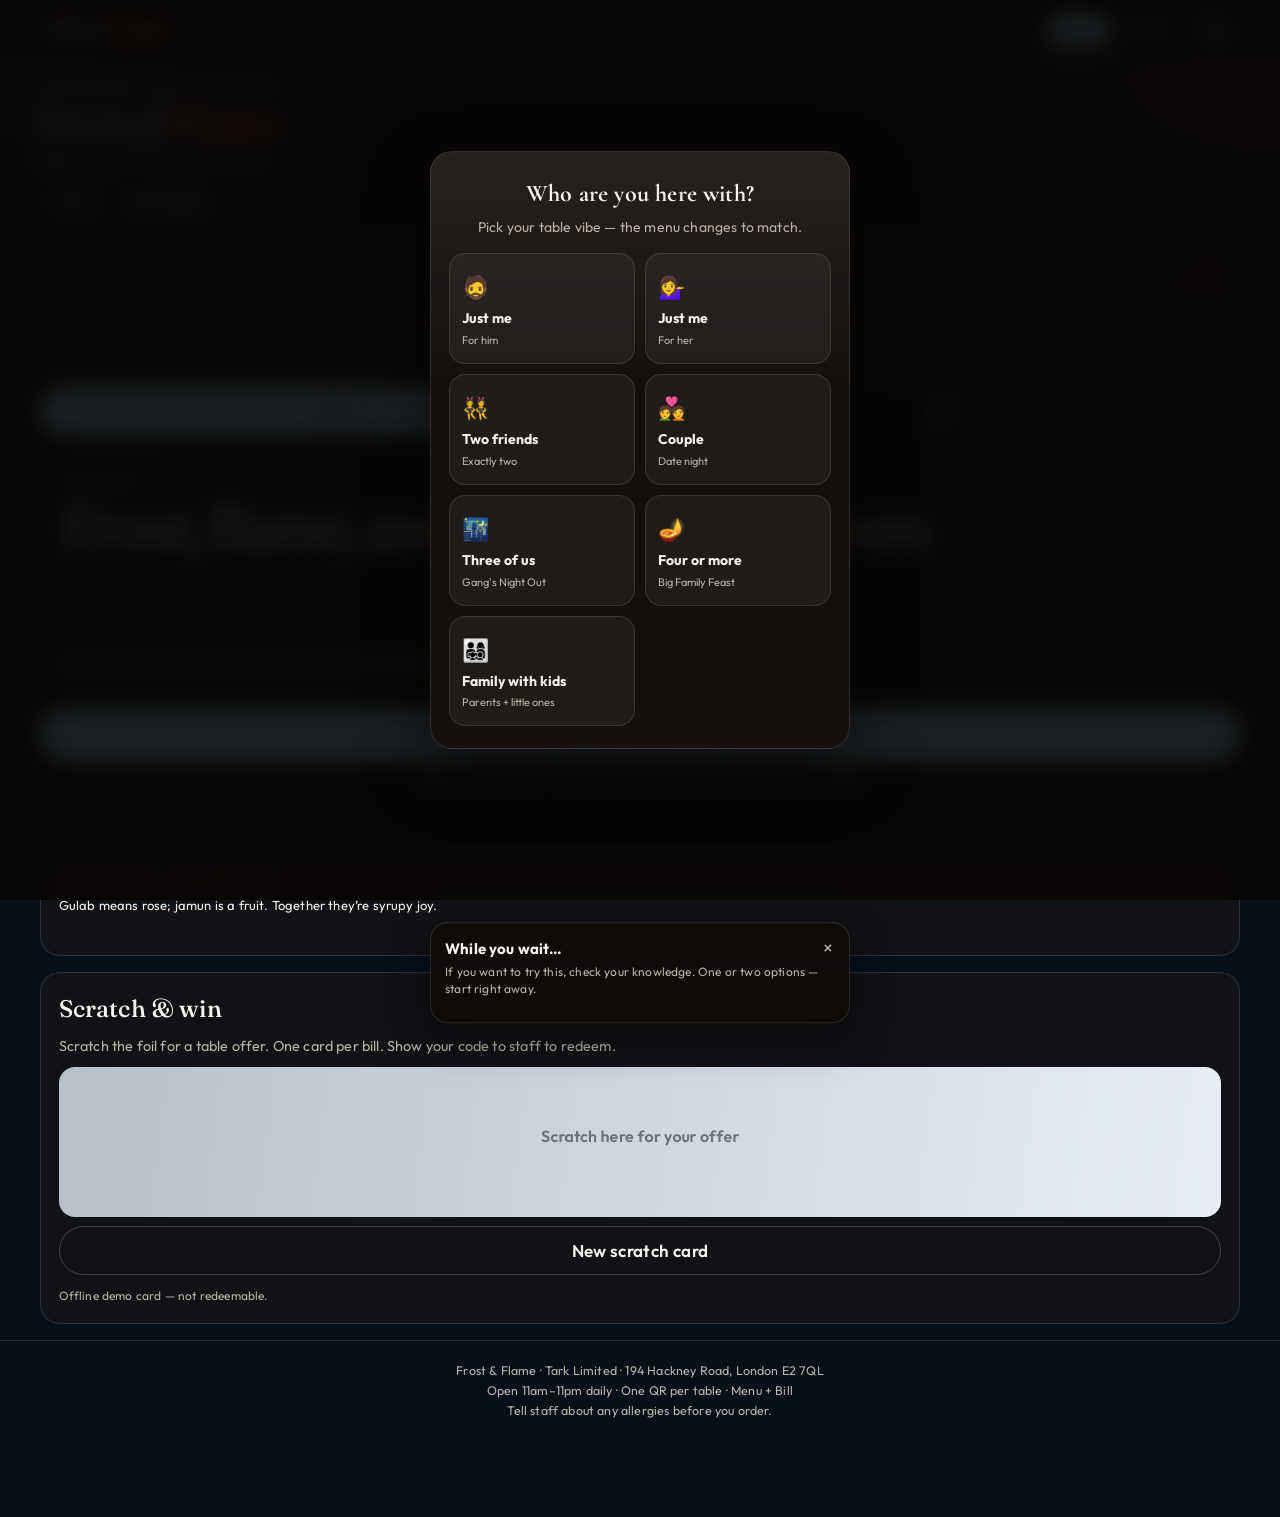
==== index.html @ e45dcb6e "Replace demo order/pay with pay-at-the-end note" ====
<!doctype html>
<html lang="en" data-mode="frost">
<head>
<meta charset="utf-8" />
<meta name="viewport" content="width=device-width, initial-scale=1, viewport-fit=cover" />
<title>Frost &amp; Flame · Table menu</title>
<meta name="description" content="Frost &amp; Flame table menu and bill. Stone ice cream, Andhra pulao and Indian street food. No customer data stored." />
<meta name="theme-color" content="#07080a" />
<link rel="icon" href="img/logo.png" />
<link rel="preconnect" href="https://fonts.googleapis.com" />
<link rel="preconnect" href="https://fonts.gstatic.com" crossorigin />
<link href="https://fonts.googleapis.com/css2?family=Fraunces:ital,opsz,wght@0,9..144,400;0,9..144,500;0,9..144,600;1,9..144,400;1,9..144,500&family=Outfit:wght@300;400;500;600;700&family=Bangers&family=Cinzel:wght@600;700&family=Cormorant+Garamond:wght@500;600;700&family=Fredoka:wght@500;600;700&family=Orbitron:wght@600;700&family=Pacifico&family=Special+Elite&display=swap" rel="stylesheet" />
<link rel="stylesheet" href="css/site.css" />
<link rel="stylesheet" href="css/themes.css" />
<link rel="stylesheet" href="css/qr.css" />
<script>try{var m=localStorage.getItem('ff-mode');if(m==='flame'||m==='frost')document.documentElement.setAttribute('data-mode',m);}catch(e){}</script>
</head>
<body>
<div class="ff-particles" id="ffParticles" aria-hidden="true"></div>
<div class="ff-overlay" id="ffOverlay" role="dialog" aria-modal="true" aria-labelledby="ffGreetTitle">
  <div class="ff-overlay-card" id="ffGreetCard">
    <div class="ff-greet-emoji">🔥❄️</div>
    <h1 class="ff-greet-title" id="ffGreetTitle">Welcome to Frost &amp; Flame</h1>
    <p class="ff-greet-sub" id="ffGreetSub">A warm hello before the menu — tap continue.</p>
    <button class="btn btn-primary" id="ffGreetContinue" type="button">Continue</button>
  </div>
  <div class="ff-overlay-card hidden" id="ffWhoCard">
    <h1 class="ff-greet-title" style="font-size:24px">Who are you here with?</h1>
    <p class="ff-greet-sub">Pick your table vibe — the menu changes to match.</p>
    <div class="ff-who-grid" id="ffWhoGrid"></div>
  </div>
</div>
<div class="ff-games-dock" id="ffGamesDock" aria-live="polite">
  <button class="ff-games-close" id="ffGamesClose" type="button" aria-label="Close">×</button>
  <h3>While you wait…</h3>
  <p class="blurb">If you want to try this, check your knowledge. One or two options — start right away.</p>
  <div class="ff-games-opts" id="ffGamesOpts"></div>
</div>
<div class="ff-game-modal hidden" id="ffGameModal">
  <div class="ff-game-sheet">
    <button class="ff-games-close" id="ffGameModalClose" type="button" aria-label="Close game">×</button>
    <div id="ffGameHost"></div>
  </div>
</div>
<header class="header">
  <a class="logo" href="#top" aria-label="Frost &amp; Flame"><img src="img/logo-800.webp" alt="Frost &amp; Flame" /></a>
  <nav class="nav" aria-label="Table">
    <div class="mode-toggle" role="group" aria-label="Frost or Flame look">
      <button type="button" data-mode="frost" aria-pressed="true">Frost</button>
      <button type="button" data-mode="flame" aria-pressed="false">Flame</button>
    </div>
    <button class="btn btn-ghost cart-btn" type="button" id="headBill" aria-label="Bill">Bill <span class="cart-count" id="headCount">0</span></button>
  </nav>
</header>

<main class="qr-main" id="top">
  <section class="qr-hero" aria-label="Welcome">
    <p class="eyebrow">194 Hackney Road · London E2</p>
    <h1><span class="frost">Frost</span> <span class="amp">&amp;</span> <span class="flame">Flame</span></h1>
    <p class="tagline">One kitchen. Two temperatures.</p>
    <div class="qr-table"><span>Table <b id="heroTable">4</b></span><span>Bill <b id="heroBill">FF-1004</b></span></div>
  </section>

  <p id="ffThemeGreet" class="hidden"></p>
  <div class="theme-bar hidden" id="ffThemeBar">
    <div class="theme-chip" id="ffThemeChip"></div>
    <button class="theme-change" id="ffThemeChange" type="button">Change</button>
  </div>
  <div class="ff-peace" id="ffPeace">
    <p>Be very peaceful, just eat this, feel this like a home.</p>
    <span class="soft">Leave outside thoughts at the door. Enjoy the food calmly — we've got you.</span>
  </div>
  <div class="ff-lines" id="ffLines" aria-live="polite"></div>
  <div id="ffFeature" class="hidden"></div>

  <div class="qr-tabs" role="tablist">
    <button class="qr-tab active" id="tabMenu" type="button">Menu</button>
    <button class="qr-tab" id="tabBill" type="button">Bill</button>
  </div>

  <section class="panel active" id="panelMenu">
    <div class="card special hidden" id="weekendCard">
      <img src="img/weekend.jpg" alt="Weekend special" />
      <div class="body">
        <div class="badge-live" id="weekendBadge">Weekend only</div>
        <h2>Chai Affogato Stone</h2>
        <p class="sub" id="weekendDesc" style="margin:0">Limited pour — warm chai over rolled ice cream. Available Fri–Sun only.</p>
        <div class="countdown" id="countdown" aria-live="polite">
          <div class="cd-box"><b id="cdD">0</b><span>Days</span></div>
          <div class="cd-box"><b id="cdH">0</b><span>Hours</span></div>
          <div class="cd-box"><b id="cdM">0</b><span>Mins</span></div>
          <div class="cd-box"><b id="cdS">0</b><span>Secs</span></div>
        </div>
        <p class="note" id="weekendNote" style="text-align:left"></p>
        <div class="qty-row"><span class="price" id="weekendPrice">£8.50</span><div class="qty"><button type="button" data-sub="weekend" aria-label="Remove one">−</button><span id="q-weekend">0</span><button type="button" data-add="weekend" aria-label="Add one">+</button></div></div>
      </div>
    </div>

    <section class="section menu" id="menu" data-tone="frost" aria-labelledby="menu-title">
      <div class="section-head">
        <div>
          <p class="kicker">The menu</p>
          <h2 id="menu-title">Frost, flame, and everything between</h2>
        </div>
      </div>
      <div class="tabs-wrap">
        <div class="tabs" id="menu-tabs" role="tablist" aria-label="Menu categories"></div>
      </div>
      <div class="menu-grid" id="menu-grid"><p class="menu-empty">Loading the menu…</p></div>
      <button class="btn btn-primary" id="toBillBtn" type="button">Add to bill · continue</button>
      <p class="note" style="text-align:center;font-style:normal">Quantities stay only on this phone until you close the page. Nothing is uploaded.</p>
    </section>

    <div class="qr-wrap">
    <div class="card ff-facts" id="ffFacts">
      <div class="label">While you wait · interesting bite</div>
      <div class="fact" id="ffFactText">Stone ice cream is rolled fresh on a frozen plate.</div>
    </div>
    <div class="card">
      <h2>Scratch &amp; win</h2>
      <p class="sub" style="margin:0 0 10px">Scratch the foil for a table offer. One card per bill. Show your code to staff to redeem.</p>
      <div class="scratch-wrap" id="scratchWrap">
        <div class="scratch-prize">
          <strong id="prizeText">…</strong>
          <span id="prizeSub">Show this screen to staff</span>
          <span id="prizeCode" style="display:block;margin-top:8px;font-size:13px;letter-spacing:.12em;color:var(--frost)"></span>
        </div>
        <canvas id="scratchCanvas" width="800" height="300"></canvas>
      </div>
      <button class="btn btn-ghost hidden" id="resetScratch" type="button">New scratch card</button>
      <p class="note" id="scratchNote" style="text-align:left"></p>
    </div>
    </div>
  </section>

  <section class="panel" id="panelBill">
    <div class="qr-wrap"><div class="card">
      <div class="meta">
        <div>Table<strong id="tableNo">Table 4</strong></div>
        <div style="text-align:right">Bill<strong id="billNo">FF-SAMPLE-001</strong></div>
      </div>
      <table aria-label="Bill items">
        <thead><tr><th>Item</th><th>Qty</th><th>Price</th></tr></thead>
        <tbody id="billBody"></tbody>
      </table>
      <div class="totals" style="margin-top:8px">
        <div class="row"><span>Subtotal</span><span id="subtotal">£0.00</span></div>
        <div class="row"><span>Service</span><span>£0.00</span></div>
        <div class="row total"><span>Total</span><span id="total">£0.00</span></div>
      </div>
      <p class="enjoy-note">Enjoy your food! 😊<br>Your bill is always settled at the end. Just show this to our staff and pay at the counter when you're done.</p>

      <div class="ff-goodbye" id="ffGoodbye">
        <strong>Come back soon, we'll miss you.</strong>
        <span>Thanks for sharing your table with Frost &amp; Flame.</span>
      </div>
    </div>
    </div>
  </section>
</main>

<div class="order-bar is-empty" id="orderBar">
  <button class="btn btn-frost" type="button" id="barBill"><span id="barText">Your bill is empty</span><span id="barTotal">£0.00</span></button>
</div>

<footer class="qr-footer">
  Frost &amp; Flame · Tark Limited · 194 Hackney Road, London E2 7QL<br />
  Open 11am–11pm daily · One QR per table · Menu + Bill<br />
  Tell staff about any allergies before you order.
</footer>
<div class="toast" id="toast"></div>

<script src="js/config.js"></script>
<script src="js/api.js"></script>
<script src="js/themes.js"></script>
<script src="js/games.js"></script>
<script src="js/experience.js"></script>
<script src="js/menu-data.js"></script>
<script src="js/qr-menu.js"></script>
</body>
</html>
---- css/site.css ----
/* Copied from the Frost & Flame website (frost-flame-themes/site/css/styles.css + features.css). Do not edit here; edit css/qr.css. */
/* Frost & Flame — professional static site, mobile-first */
:root {
  --bg: #07080a;
  --bg-elev: #101215;
  --bg-frost: #07141c;
  --bg-frost-2: #0b1c28;
  --bg-flame: #140a08;
  --bg-flame-2: #1c0d09;
  --frost: #9ad8f0;
  --frost-deep: #5eb3d4;
  --frost-dim: rgba(154, 216, 240, 0.14);
  --silver: #e8e6e1;
  --flame: #ff7a3d;
  --flame-deep: #e24a14;
  --ember: #ffc4a0;
  --flame-dim: rgba(255, 122, 61, 0.16);
  --text: #f5f2ec;
  --muted: #b9b3a8;
  --line: rgba(245, 242, 236, 0.12);
  --line-strong: rgba(245, 242, 236, 0.22);
  --danger: #ff8a8a;
  --header-h: calc(3.5rem + env(safe-area-inset-top, 0px));
  --tabs-h: 3.5rem;
  --bar-h: 4.5rem;
  --radius: 1.25rem;
  --font-display: "Fraunces", "Times New Roman", serif;
  --font-sans: "Outfit", system-ui, sans-serif;
  --ease: cubic-bezier(0.22, 1, 0.36, 1);
  --max: 72rem;
  --pad: 1.25rem;
}

*,
*::before,
*::after { box-sizing: border-box; }

html {
  scroll-behavior: smooth;
  background: var(--bg);
  color: var(--text);
  -webkit-text-size-adjust: 100%;
  overflow-x: hidden;
}

body {
  margin: 0;
  font-family: var(--font-sans);
  font-weight: 400;
  font-size: 1.0625rem;
  line-height: 1.55;
  background: var(--bg);
  color: var(--text);
  letter-spacing: 0.01em;
}

img, video { max-width: 100%; display: block; }
button, input, select { font: inherit; color: inherit; }
button { cursor: pointer; }
a { color: inherit; }

:focus-visible {
  outline: 2px solid var(--frost);
  outline-offset: 3px;
}

.skip {
  position: absolute;
  left: 0.75rem;
  top: -3rem;
  z-index: 100;
  background: var(--text);
  color: var(--bg);
  padding: 0.5rem 0.85rem;
  border-radius: 0.4rem;
  font-weight: 600;
}
.skip:focus { top: 0.75rem; }

/* Header */
.header {
  position: fixed;
  top: 0;
  left: 0;
  right: 0;
  z-index: 40;
  display: flex;
  align-items: center;
  justify-content: space-between;
  gap: 0.75rem;
  min-height: var(--header-h);
  padding: max(0.55rem, env(safe-area-inset-top)) var(--pad) 0.55rem;
  background: rgba(7, 8, 10, 0.97);
  backdrop-filter: blur(16px);
  -webkit-backdrop-filter: blur(16px);
  border-bottom: 1px solid var(--line);
}

.logo {
  display: flex;
  align-items: center;
  height: 2.6rem;
  flex: 0 1 auto;
}
.logo img {
  height: 2.6rem;
  width: auto;
  max-width: min(52vw, 16rem);
  object-fit: contain;
  object-position: left center;
}

.nav {
  display: flex;
  align-items: center;
  justify-content: flex-end;
  gap: 0.55rem;
  flex-shrink: 1;
  min-width: 0;
}

.nav .btn-solid { display: none; }
.nav-link {
  display: none;
  color: var(--silver);
  text-decoration: none;
  font-weight: 500;
  font-size: 0.95rem;
  padding: 0.45rem 0.6rem;
}

.btn {
  display: inline-flex;
  align-items: center;
  justify-content: center;
  gap: 0.4rem;
  border: 0;
  text-decoration: none;
  font-weight: 600;
  letter-spacing: 0.02em;
  border-radius: 999px;
  transition: transform 0.25s var(--ease), background 0.25s var(--ease), color 0.25s var(--ease);
  white-space: nowrap;
}
.btn:hover { transform: translateY(-1px); }
.btn:active { transform: translateY(0); }

.btn-solid {
  background: var(--silver);
  color: #12110f;
  padding: 0.7rem 1.15rem;
  font-size: 0.92rem;
}
.btn-solid:hover { background: #fff; }

.btn-frost {
  background: var(--frost);
  color: #06202b;
  padding: 0.85rem 1.4rem;
  font-size: 1rem;
}
.btn-frost:hover { background: #c5edfb; }

.btn-flame {
  background: var(--flame);
  color: #1a0803;
  padding: 0.85rem 1.4rem;
}

.btn-ghost {
  background: transparent;
  color: var(--text);
  border: 1px solid var(--line-strong);
  padding: 0.65rem 1rem;
}
.btn-ghost:hover { background: rgba(255,255,255,0.05); }

.btn-add {
  background: var(--text);
  color: #12110f;
  padding: 0.45rem 0.9rem;
  font-size: 0.88rem;
  min-height: 2.35rem;
}
.btn-add[disabled] { opacity: 0.45; cursor: not-allowed; transform: none; }

.cart-btn { position: relative; padding: 0.55rem 0.9rem; font-size: 0.88rem; }
.cart-count {
  display: none;
  min-width: 1.2rem;
  height: 1.2rem;
  padding: 0 0.3rem;
  margin-left: 0.15rem;
  border-radius: 999px;
  background: var(--flame);
  color: #1a0803;
  font-size: 0.72rem;
  font-weight: 700;
  line-height: 1.2rem;
  text-align: center;
}
.cart-count.is-on { display: inline-block; }

/* Hero */
.hero {
  position: relative;
  min-height: 100svh;
  min-height: 100dvh;
  display: flex;
  flex-direction: column;
  justify-content: flex-end;
  padding: calc(var(--header-h) + 2rem) var(--pad) calc(8.25rem + env(safe-area-inset-bottom, 0px));
  overflow: hidden;
  isolation: isolate;
}

.hero-media,
.hero-media video,
.hero-media img {
  position: absolute;
  inset: 0;
  width: 100%;
  height: 100%;
  object-fit: cover;
  object-position: center 62%;
  z-index: -2;
}

.hero-media { background: #05070a center / cover no-repeat; }
.hero-media picture { position: absolute; inset: 0; }

.hero-dim {
  position: absolute;
  inset: 0;
  z-index: -1;
  background:
    linear-gradient(180deg, rgba(7,8,10,0.35) 0%, rgba(7,8,10,0.55) 40%, rgba(7,8,10,0.92) 100%),
    radial-gradient(ellipse at 50% 70%, rgba(7,8,10,0.2), transparent 55%);
  pointer-events: none;
}

.hero-copy { max-width: 40rem; }

.eyebrow {
  display: block;
  font-size: 0.7rem;
  font-weight: 600;
  letter-spacing: 0.12em;
  text-transform: uppercase;
  color: var(--frost);
  margin: 0 0 0.85rem;
  line-height: 1.45;
}

.wordmark {
  margin: 0 0 1.15rem;
  font-family: var(--font-display);
  font-weight: 500;
  font-size: clamp(4.15rem, 22vw, 8.5rem);
  line-height: 0.84;
  letter-spacing: -0.035em;
  text-transform: uppercase;
  display: flex;
  flex-direction: column;
  align-items: flex-start;
}
.wordmark .line2 {
  display: flex;
  align-items: baseline;
  gap: 0.06em;
}
.wordmark .frost { color: var(--frost); }
.wordmark .amp {
  color: var(--silver);
  font-style: italic;
  font-weight: 400;
  font-size: 0.72em;
  padding: 0 0.06em;
}
.wordmark .flame { color: var(--flame); }
.wordmark span { text-shadow: 0 2px 22px rgba(0,0,0,0.7), 0 0 3px rgba(0,0,0,0.55); }
.hero-tag, .hero-lead, .eyebrow { text-shadow: 0 2px 18px rgba(0,0,0,0.65); }

.hero-tag {
  margin: 0 0 0.35rem;
  font-family: var(--font-display);
  font-style: italic;
  font-weight: 400;
  font-size: clamp(1.35rem, 4vw, 1.85rem);
  color: var(--silver);
}
.hero-lead {
  margin: 0 0 1.75rem;
  color: var(--muted);
  max-width: 28rem;
  font-size: 1rem;
}
.hero-actions { display: flex; flex-wrap: wrap; gap: 0.7rem; align-items: center; }

/* Sections */
.section {
  position: relative;
  padding: 4.5rem var(--pad);
  transition: background-color 0.7s var(--ease);
}
.section-frost { background: var(--bg-frost); }
.section-flame { background: var(--bg-flame); }
.section-dark { background: var(--bg); }

.section-head {
  display: flex;
  flex-wrap: wrap;
  justify-content: space-between;
  align-items: end;
  gap: 1rem;
  margin: 0 auto 2rem;
  max-width: var(--max);
}
.kicker {
  margin: 0 0 0.4rem;
  font-size: 0.72rem;
  font-weight: 600;
  letter-spacing: 0.16em;
  text-transform: uppercase;
  color: var(--frost-deep);
}
.section-flame .kicker,
[data-tone="flame"] .kicker { color: var(--flame); }
[data-tone="frost"] .kicker { color: var(--frost-deep); }

.section h2,
.dialog h2 {
  margin: 0;
  font-family: var(--font-display);
  font-weight: 500;
  font-size: clamp(2rem, 7vw, 3.4rem);
  line-height: 1.05;
  letter-spacing: -0.02em;
}

/* Signature slider */
.slider-wrap { margin: 0 calc(var(--pad) * -1); }
.slider {
  display: flex;
  gap: 1rem;
  overflow-x: auto;
  scroll-snap-type: x mandatory;
  scroll-padding: var(--pad);
  padding: 0.25rem var(--pad) 1.25rem;
  -webkit-overflow-scrolling: touch;
  scrollbar-width: thin;
  scrollbar-color: var(--line-strong) transparent;
}
.sig-card {
  flex: 0 0 min(80vw, 22rem);
  scroll-snap-align: start;
  background: rgba(255,255,255,0.03);
  border: 1px solid var(--line);
  border-radius: var(--radius);
  overflow: hidden;
  display: flex;
  flex-direction: column;
  text-decoration: none;
  color: inherit;
}
.sig-card .media { height: 16.5rem; }
.sig-body { padding: 1.15rem 1.15rem 1.3rem; display: flex; flex-direction: column; gap: 0.4rem; flex: 1; }
.sig-body h3 {
  margin: 0;
  font-family: var(--font-display);
  font-weight: 500;
  font-size: 1.55rem;
  letter-spacing: -0.02em;
  line-height: 1.15;
}
.sig-body p { margin: 0; color: var(--muted); font-size: 0.95rem; }
.sig-row { display: flex; justify-content: space-between; align-items: center; gap: 0.75rem; margin-top: auto; padding-top: 0.85rem; }
.price { font-weight: 600; font-variant-numeric: tabular-nums; letter-spacing: 0.01em; }

/* Branded placeholders (easy to swap for a real photo) */
.media {
  position: relative;
  overflow: hidden;
  background: #0a1218;
}
.media img {
  width: 100%;
  height: 100%;
  object-fit: cover;
}
.ph {
  width: 100%;
  height: 100%;
  min-height: 10rem;
  display: flex;
  flex-direction: column;
  justify-content: flex-end;
  padding: 1.1rem;
  position: relative;
}
.ph::before {
  content: "";
  position: absolute;
  inset: 0;
  background:
    radial-gradient(ellipse at 20% 15%, var(--blob), transparent 55%),
    radial-gradient(ellipse at 90% 95%, var(--blob-2), transparent 50%);
  opacity: 1;
}
.ph-frost {
  --blob: rgba(154, 216, 240, 0.42);
  --blob-2: rgba(94, 179, 212, 0.22);
  background: linear-gradient(165deg, #123044 0%, #07141c 55%, #050d12 100%);
}
.ph-flame {
  --blob: rgba(255, 122, 61, 0.46);
  --blob-2: rgba(226, 74, 20, 0.26);
  background: linear-gradient(165deg, #3a160e 0%, #140a08 55%, #0c0706 100%);
}
.ph-both {
  --blob: rgba(154, 216, 240, 0.22);
  --blob-2: rgba(255, 122, 61, 0.22);
  background: linear-gradient(135deg, #0c2230 0%, #120a0a 100%);
}
.ph-name {
  position: relative;
  font-family: var(--font-display);
  font-weight: 500;
  font-size: clamp(1.35rem, 4.5vw, 1.9rem);
  line-height: 1.1;
  letter-spacing: -0.02em;
  max-width: 12ch;
}
.ph-frost .ph-name { color: var(--frost); }
.ph-flame .ph-name { color: var(--ember); }
.ph-both .ph-name { color: var(--silver); }

/* Menu */
.menu { --tone-bg: var(--bg-frost); background: var(--tone-bg); }
.menu[data-tone="flame"] { --tone-bg: var(--bg-flame); }
.menu[data-tone="both"] { --tone-bg: var(--bg); }

.tabs-wrap {
  position: sticky;
  top: var(--header-h);
  z-index: 30;
  margin: 0 calc(var(--pad) * -1) 1.75rem;
  padding: 0.55rem 0;
  background: color-mix(in srgb, var(--tone-bg) 86%, black);
  backdrop-filter: blur(14px);
  -webkit-backdrop-filter: blur(14px);
  border-bottom: 1px solid var(--line);
}
.tabs-wrap::before,
.tabs-wrap::after {
  content: "";
  position: absolute;
  top: 0;
  bottom: 0;
  width: 1.35rem;
  pointer-events: none;
  z-index: 1;
}
.tabs-wrap::before {
  left: 0;
  background: linear-gradient(to right, color-mix(in srgb, var(--tone-bg) 92%, black), transparent);
}
.tabs-wrap::after {
  right: 0;
  background: linear-gradient(to left, color-mix(in srgb, var(--tone-bg) 92%, black), transparent);
}
.tabs {
  display: flex;
  gap: 0.4rem;
  overflow-x: auto;
  padding: 0 var(--pad);
  scrollbar-width: none;
  -webkit-overflow-scrolling: touch;
  overscroll-behavior-x: contain;
}
.tabs::-webkit-scrollbar { display: none; }
.tab {
  flex: 0 0 auto;
  border: 1px solid var(--line);
  background: transparent;
  color: var(--silver);
  border-radius: 999px;
  padding: 0.44rem 0.85rem;
  font-size: 0.86rem;
  font-weight: 500;
  white-space: nowrap;
}
.tab[aria-selected="true"] {
  background: var(--text);
  color: #12110f;
  border-color: var(--text);
}

.menu-grid {
  display: block;
  max-width: var(--max);
  margin: 0 auto;
}
.menu-group { margin: 0 0 2.15rem; }
.menu-group:last-child { margin-bottom: 0.25rem; }
.menu-group-head { margin: 0 0 0.85rem; }
.menu-group-head h3 {
  margin: 0;
  font-family: var(--font-display);
  font-weight: 500;
  font-size: clamp(1.45rem, 5vw, 1.85rem);
  letter-spacing: -0.02em;
  line-height: 1.15;
}
.menu-group-note {
  margin: 0.4rem 0 0;
  color: var(--muted);
  font-size: 0.88rem;
  font-style: italic;
}
.diet-split {
  margin: 1.15rem 0 0.6rem;
  font-size: 0.7rem;
  font-weight: 700;
  letter-spacing: 0.14em;
  text-transform: uppercase;
  color: var(--muted);
}
.diet-split.nonveg { color: var(--ember); }
.diet-split.veg { color: var(--frost); }
.diet-block:first-child .diet-split { margin-top: 0.15rem; }
.menu-cards {
  display: grid;
  gap: 1rem;
}

.dish {
  display: grid;
  grid-template-columns: 6.75rem 1fr;
  gap: 0.9rem;
  align-items: stretch;
  background: rgba(255,255,255,0.03);
  border: 1px solid var(--line);
  border-radius: 1.1rem;
  padding: 0.7rem;
}
.dish .media {
  border-radius: 0.8rem;
  min-height: 6.75rem;
  height: 100%;
}
.dish .ph { padding: 0.65rem; min-height: 6.75rem; }
.dish .ph-name { font-size: 1rem; max-width: none; }
.dish-body { display: flex; flex-direction: column; min-width: 0; padding: 0.15rem 0.2rem 0.1rem 0; }
.dish-body h3 {
  margin: 0;
  font-family: var(--font-display);
  font-weight: 500;
  font-size: 1.2rem;
  letter-spacing: -0.015em;
  line-height: 1.2;
}
.dish-body p { margin: 0.25rem 0 0; color: var(--muted); font-size: 0.9rem; }
.meta-row { display: flex; flex-wrap: wrap; gap: 0.3rem; margin-top: 0.45rem; }
.chip {
  font-size: 0.68rem;
  font-weight: 600;
  letter-spacing: 0.04em;
  text-transform: uppercase;
  padding: 0.18rem 0.42rem;
  border-radius: 999px;
  border: 1px solid var(--line-strong);
  color: var(--silver);
}
.chip-s, .chip-ss { color: var(--ember); border-color: rgba(255,122,61,0.45); }
.chip-vg, .chip-v { color: var(--frost); border-color: rgba(154,216,240,0.4); }
.chip-nv { color: var(--ember); border-color: rgba(255,122,61,0.45); }
.chip-sold { color: var(--danger); border-color: rgba(255,138,138,0.5); }
.dish.is-sold-out, .sig-card.is-sold-out { opacity: 0.78; }
.price.is-pending {
  font-weight: 500;
  font-size: 0.78rem;
  letter-spacing: 0.02em;
  color: var(--muted);
  text-transform: none;
}
.allergens { margin: 0.35rem 0 0; font-size: 0.75rem; color: var(--muted); }
.dish-foot {
  display: flex;
  justify-content: space-between;
  align-items: center;
  gap: 0.6rem;
  margin-top: auto;
  padding-top: 0.55rem;
}
.note { margin: 0.25rem 0 0; font-size: 0.75rem; color: var(--muted); font-style: italic; }

/* Story */
.story-inner { max-width: 38rem; margin: 0 auto; }
.story-inner h2 { margin-bottom: 1.15rem; }
.story-inner p {
  font-family: var(--font-display);
  font-size: clamp(1.25rem, 3.4vw, 1.7rem);
  line-height: 1.4;
  font-weight: 400;
  color: var(--silver);
  margin: 0 0 1rem;
}
.story-inner .edit-hint {
  margin-top: 1.5rem;
  font-family: var(--font-sans);
  font-size: 0.75rem;
  letter-spacing: 0.08em;
  text-transform: uppercase;
  color: var(--muted);
}

/* Visit / footer */
.visit-grid {
  display: grid;
  gap: 2rem;
  max-width: var(--max);
  margin: 0 auto;
}
.visit-card h3 {
  margin: 0 0 0.6rem;
  font-family: var(--font-display);
  font-size: 1.6rem;
  font-weight: 500;
}
.visit-card p, .visit-card address { margin: 0; font-style: normal; color: var(--muted); }
.visit-card p + p, .visit-card address + p, .visit-card p + address { margin-top: 0.55rem; }
.areas { display: flex; flex-wrap: wrap; gap: 0.4rem; margin-top: 0.75rem; }
.area {
  border: 1px solid var(--line-strong);
  border-radius: 999px;
  padding: 0.3rem 0.7rem;
  font-weight: 600;
  font-size: 0.88rem;
  letter-spacing: 0.04em;
}
.map-link {
  display: inline-block;
  margin-top: 0.85rem;
  color: var(--frost);
  font-weight: 600;
  text-decoration: none;
  border-bottom: 1px solid currentColor;
}

.footer {
  padding: 2.5rem var(--pad) calc(6rem + env(safe-area-inset-bottom));
  border-top: 1px solid var(--line);
  color: var(--muted);
  font-size: 0.88rem;
}
.footer-inner {
  max-width: var(--max);
  margin: 0 auto;
  display: flex;
  flex-wrap: wrap;
  justify-content: space-between;
  gap: 1rem;
}
.footer a { color: var(--silver); text-decoration: none; }
.footer a:hover { color: var(--frost); }

/* Sticky order bar (mobile) */
.order-bar {
  position: fixed;
  left: 0;
  right: 0;
  bottom: 0;
  z-index: 45;
  display: flex;
  gap: 0.6rem;
  padding: 0.7rem var(--pad) max(0.7rem, env(safe-area-inset-bottom));
  background: rgba(7, 8, 10, 0.94);
  backdrop-filter: blur(16px);
  -webkit-backdrop-filter: blur(16px);
  border-top: 1px solid var(--line);
}
.order-bar .btn { flex: 1; padding: 0.85rem 1rem; }
.order-bar.is-empty .btn-cart { display: none; }

/* Cart / dialogs */
.drawer,
.dialog {
  border: 1px solid var(--line-strong);
  background: var(--bg-elev);
  color: var(--text);
  padding: 0;
  box-shadow: 0 -20px 60px rgba(0,0,0,0.5);
}
.drawer { position: fixed; }
.drawer::backdrop,
.dialog::backdrop { background: rgba(0,0,0,0.62); }

.drawer {
  width: 100%;
  max-width: 28rem;
  height: min(88vh, 44rem);
  margin: auto 0 0 auto;
  border-radius: 1.25rem 1.25rem 0 0;
  inset: auto 0 0 0;
}
.dialog {
  width: min(calc(100% - 1.5rem), 28rem);
  max-height: calc(100vh - 2rem);
  border-radius: 1.25rem;
  overflow: auto;
}

.sheet-head {
  display: flex;
  justify-content: space-between;
  align-items: center;
  gap: 1rem;
  padding: 1.1rem 1.15rem;
  border-bottom: 1px solid var(--line);
  position: sticky;
  top: 0;
  background: var(--bg-elev);
  z-index: 1;
}
.sheet-head h2 { font-size: 1.65rem; }
.icon-close {
  width: 2.4rem;
  height: 2.4rem;
  border-radius: 999px;
  border: 1px solid var(--line);
  background: transparent;
  color: var(--text);
  font-size: 1.3rem;
  line-height: 1;
}
.sheet-body { padding: 1.15rem; }
.cart-list { list-style: none; margin: 0; padding: 0; display: grid; gap: 0.85rem; }
.cart-item {
  display: grid;
  grid-template-columns: 1fr auto;
  gap: 0.35rem 0.75rem;
  padding-bottom: 0.85rem;
  border-bottom: 1px solid var(--line);
}
.cart-item h3 { margin: 0; font-size: 1.05rem; font-weight: 600; }
.cart-item p { margin: 0.15rem 0 0; font-size: 0.85rem; color: var(--muted); }
.qty {
  display: inline-flex;
  align-items: center;
  gap: 0.35rem;
  border: 1px solid var(--line);
  border-radius: 999px;
  padding: 0.1rem;
}
.qty button {
  width: 1.9rem;
  height: 1.9rem;
  border: 0;
  border-radius: 999px;
  background: transparent;
  color: var(--text);
}
.cart-empty { color: var(--muted); margin: 0.5rem 0 1.25rem; }
.fields { display: grid; gap: 0.75rem; margin: 1.15rem 0; }
.fields label { display: grid; gap: 0.3rem; font-size: 0.82rem; font-weight: 600; letter-spacing: 0.04em; text-transform: uppercase; color: var(--muted); }
.fields input,
.fields select {
  background: #0b0d10;
  border: 1px solid var(--line-strong);
  border-radius: 0.7rem;
  padding: 0.7rem 0.8rem;
  color: var(--text);
}
.fulfill {
  display: flex;
  gap: 0.4rem;
}
.fulfill button {
  flex: 1;
  border: 1px solid var(--line);
  background: transparent;
  border-radius: 999px;
  padding: 0.55rem 0.6rem;
  font-weight: 600;
  font-size: 0.9rem;
}
.fulfill button[aria-pressed="true"] {
  background: var(--text);
  color: #12110f;
  border-color: var(--text);
}
.cart-total {
  display: flex;
  justify-content: space-between;
  font-size: 1.15rem;
  font-weight: 600;
  margin: 0.5rem 0 1rem;
}
.cart-note { font-size: 0.82rem; color: var(--muted); margin: 0 0 1rem; }
.sheet-body .btn { width: 100%; }

.opt-group { margin: 0 0 1.1rem; }
.opt-group h3 { margin: 0 0 0.5rem; font-size: 0.8rem; letter-spacing: 0.08em; text-transform: uppercase; color: var(--muted); font-weight: 600; }
.opt-pills { display: flex; flex-wrap: wrap; gap: 0.4rem; }
.opt-pills label,
.opt-pills .pill {
  border: 1px solid var(--line-strong);
  border-radius: 999px;
  padding: 0.45rem 0.75rem;
  font-size: 0.88rem;
  cursor: pointer;
}
.opt-pills input { appearance: none; position: absolute; opacity: 0; width: 0; height: 0; pointer-events: none; }
.opt-pills label:has(:checked),
.opt-pills .pill[aria-pressed="true"] {
  background: var(--text);
  color: #12110f;
  border-color: var(--text);
}
.dialog .media { height: 10.5rem; }
.dialog-desc { color: var(--muted); margin: 0.35rem 0 1rem; }

/* Reveals */
.reveal {
  opacity: 0;
  transform: translateY(18px);
  transition: opacity 0.8s var(--ease), transform 0.8s var(--ease);
}
.reveal.is-in { opacity: 1; transform: none; }

@media (prefers-reduced-motion: reduce) {
  html { scroll-behavior: auto; }
  .reveal { opacity: 1; transform: none; transition: none; }
  .btn { transition: none; }
  .menu, .section { transition: none; }
}

@media (max-width: 400px) {
  .tab { padding: 0.4rem 0.72rem; font-size: 0.8rem; }
  .tabs { gap: 0.32rem; }
}
/* Wider phones / tablets */
@media (min-width: 640px) {
  :root { --pad: 2rem; }
  .nav-link { display: inline; }
  .nav .btn-solid { display: inline-flex; }
  .dish {
    grid-template-columns: 8.5rem 1fr;
  }
  .dish .media, .dish .ph { min-height: 8.5rem; }
  .menu-cards { grid-template-columns: 1fr 1fr; }
  .visit-grid { grid-template-columns: 1fr 1fr; }
}
@media (min-width: 1100px) {
  .visit-grid { grid-template-columns: 1fr 1fr 1fr 1fr; }
  .sig-card { flex-basis: 20rem; }
}

@media (min-width: 960px) {
  :root { --pad: 2.5rem; }
  .hero { padding: 7rem 2.5rem 5.5rem; justify-content: center; }
  .wordmark { flex-direction: row; align-items: baseline; flex-wrap: wrap; }
  .hero-copy { max-width: 48rem; }
  .menu-cards { grid-template-columns: 1fr 1fr; gap: 1.15rem; }
  .order-bar { display: none; }
  .footer { padding-bottom: 2.5rem; }
  .drawer {
    height: 100%;
    max-height: 100%;
    border-radius: 0;
    border-right: 0;
  }
}

@media (min-width: 1100px) {
  .menu-cards { grid-template-columns: 1fr 1fr 1fr; }
}
/* Feature layers — themes, effects, chat, builder, matchmaker, play, plans */

.fx-canvas {
  position: fixed;
  inset: 0;
  z-index: 2;
  pointer-events: none;
  opacity: 0;
  transition: opacity 0.8s ease;
}
html[data-mode="frost"] .fx-canvas,
html[data-mode="flame"] .fx-canvas { opacity: 1; }
@media (prefers-reduced-motion: reduce) {
  .fx-canvas { display: none; }
}

/* Mode toggle + mood */
.mode-toggle {
  display: inline-flex;
  border: 1px solid var(--line);
  border-radius: 999px;
  padding: 0.15rem;
  background: rgba(0,0,0,0.25);
  flex-shrink: 0;
}
.mode-toggle button {
  border: 0;
  background: transparent;
  color: var(--muted);
  font-weight: 600;
  font-size: 0.78rem;
  letter-spacing: 0.06em;
  text-transform: uppercase;
  padding: 0.38rem 0.65rem;
  border-radius: 999px;
  min-height: 2rem;
}
.mode-toggle button[aria-pressed="true"][data-mode="frost"] {
  background: var(--frost);
  color: #06202b;
}
.mode-toggle button[aria-pressed="true"][data-mode="flame"] {
  background: var(--flame);
  color: #1a0803;
}
.mood-btn {
  border: 1px solid var(--line);
  background: transparent;
  color: var(--silver);
  border-radius: 999px;
  padding: 0.38rem 0.7rem;
  font-size: 0.8rem;
  font-weight: 600;
  min-height: 2.3rem;
}
html[data-mode="frost"] body { background: var(--bg-frost); }
html[data-mode="flame"] body { background: var(--bg-flame); }
html[data-mode="frost"] .menu { --tone-bg: var(--bg-frost); }
html[data-mode="flame"] .menu { --tone-bg: var(--bg-flame); }

.hero-copy, .section, .footer { position: relative; z-index: 6; }

.hero-media { transition: opacity 0.6s ease; }

/* Mood sheet */
.mood-sheet { max-width: 28rem; width: min(calc(100% - 1.5rem), 28rem); border-radius: 1.25rem; border: 1px solid var(--line-strong); background: var(--bg-elev); color: var(--text); padding: 0; }
.mood-grid { display: grid; gap: 0.55rem; padding: 1.1rem; }
.mood-card {
  display: grid; gap: 0.15rem; text-align: left;
  border: 1px solid var(--line); background: transparent; color: inherit;
  border-radius: 0.9rem; padding: 0.85rem 1rem;
}
.mood-card strong { font-family: var(--font-display); font-size: 1.15rem; font-weight: 500; }
.mood-card span { color: var(--muted); font-size: 0.85rem; }
.mood-card[aria-pressed="true"] { border-color: var(--frost); background: var(--frost-dim); }
html[data-mode="flame"] .mood-card[aria-pressed="true"] { border-color: var(--flame); background: var(--flame-dim); }

/* Clips on signature cards */
.sig-media { cursor: pointer; }
.sig-media video {
  position: absolute; inset: 0; width: 100%; height: 100%; object-fit: cover;
  opacity: 0; transition: opacity 0.4s ease;
}
.sig-media.is-playing video { opacity: 1; }
.clip-hint {
  position: absolute; right: 0.6rem; bottom: 0.6rem;
  background: rgba(0,0,0,0.55); color: #fff; border: 0;
  border-radius: 999px; padding: 0.28rem 0.6rem; font-size: 0.72rem; font-weight: 600;
  letter-spacing: 0.04em; text-transform: uppercase; z-index: 1;
}

/* Chat */
.chat-fab {
  position: fixed;
  right: 1rem;
  left: auto;
  bottom: calc(5.2rem + env(safe-area-inset-bottom, 0px));
  z-index: 46;
  width: 3.35rem; height: 3.35rem; border-radius: 999px;
  border: 0; background: var(--frost); color: #06202b;
  font-weight: 700; font-size: 0.7rem; letter-spacing: 0.04em;
  box-shadow: 0 8px 24px rgba(0,0,0,0.35);
}
html[data-mode="flame"] .chat-fab { background: var(--flame); color: #1a0803; }
@media (min-width: 960px) {
  .chat-fab { bottom: 1.5rem; }
}
.chat-panel {
  position: fixed; z-index: 50;
  left: 0.75rem; right: 0.75rem;
  bottom: calc(0.5rem + env(safe-area-inset-bottom, 0px));
  max-height: min(34rem, 82vh);
  display: flex; flex-direction: column;
  border: 1px solid var(--line-strong);
  background: var(--bg-elev);
  color: var(--text);
  border-radius: 1.2rem;
  box-shadow: 0 16px 60px rgba(0,0,0,0.45);
  padding: 0;
}
@media (min-width: 640px) {
  .chat-panel { left: auto; right: 1.25rem; width: 22.5rem; }
}
.chat-log { flex: 1; min-height: 0; overflow: auto; padding: 0.9rem 1rem; display: grid; gap: 0.65rem; }
.chat-panel .sheet-head, .chat-form, .chat-hints, #chat-disclaimer, .chat-panel > label { flex-shrink: 0; }
.chat-panel { overflow: hidden; }
.bubble { max-width: 92%; padding: 0.7rem 0.85rem; border-radius: 1rem; font-size: 0.95rem; }
.bubble-bot { background: rgba(255,255,255,0.05); border: 1px solid var(--line); border-bottom-left-radius: 0.3rem; }
.bubble-user { margin-left: auto; background: var(--text); color: #12110f; border-bottom-right-radius: 0.3rem; }
.chat-picks { display: grid; gap: 0.4rem; margin-top: 0.55rem; }
.chat-pick {
  display: flex; justify-content: space-between; gap: 0.5rem; align-items: center;
  border: 1px solid var(--line); border-radius: 0.8rem; padding: 0.45rem 0.6rem;
  background: transparent; color: inherit; text-align: left; width: 100%; font: inherit;
}
.chat-form { display: flex; gap: 0.4rem; padding: 0.7rem 0.85rem 0.9rem; border-top: 1px solid var(--line); }
.chat-form input { flex: 1; background: #0b0d10; border: 1px solid var(--line-strong); border-radius: 999px; padding: 0.65rem 0.9rem; }
.chat-hints { display: flex; gap: 0.35rem; overflow-x: auto; padding: 0 1rem 0.5rem; scrollbar-width: none; }
.chat-hints button {
  flex: 0 0 auto; border: 1px solid var(--line); background: transparent; color: var(--silver);
  border-radius: 999px; padding: 0.3rem 0.65rem; font-size: 0.78rem;
}

/* Shared feature cards */
.feature-card {
  background: rgba(255,255,255,0.03);
  border: 1px solid var(--line);
  border-radius: 1.15rem;
  padding: 1.15rem;
}
.step-pills, .opt-row { display: flex; flex-wrap: wrap; gap: 0.4rem; }
.live-price { font-family: var(--font-display); font-size: 2rem; font-weight: 500; color: var(--frost); }
html[data-mode="flame"] .live-price { color: var(--flame); }
.builder-steps { display: grid; gap: 1.15rem; max-width: 40rem; }
.progress {
  display: grid; grid-template-columns: repeat(4, 1fr); gap: 0.35rem;
  font-size: 0.72rem; letter-spacing: 0.06em; text-transform: uppercase; color: var(--muted); text-align: center;
}
.progress span { padding-bottom: 0.35rem; border-bottom: 2px solid var(--line); }
.progress span.is-on { color: var(--text); border-color: var(--frost); }
.mm-results { display: grid; gap: 0.75rem; margin-top: 1.25rem; }
.pick-card { display: grid; gap: 0.3rem; }
.pick-card h3 { margin: 0; font-family: var(--font-display); font-size: 1.35rem; font-weight: 500; }
.why { margin: 0; font-style: italic; color: var(--muted); }

/* Dial */
.dial { max-width: 36rem; margin: 0 auto; }
.dial input[type="range"] { width: 100%; accent-color: var(--flame); }
.dial-level { font-family: var(--font-display); font-size: 2.2rem; margin: 0.4rem 0 1rem; }
.dial-dots { display: flex; gap: 0.25rem; margin-bottom: 0.6rem; }
.dial-dots i { flex: 1; height: 0.4rem; border-radius: 999px; background: var(--line); }
.dial-dots i.is-on { background: color-mix(in srgb, var(--frost) 50%, var(--flame)); }

/* Mix + play */
.mix-grid { display: grid; gap: 0.75rem; }
@media (min-width: 640px) { .mix-grid { grid-template-columns: 1fr 1fr; } }
.play-tabs { display: flex; gap: 0.4rem; margin-bottom: 1rem; }
.quiz-q { font-family: var(--font-display); font-size: 1.35rem; margin: 0 0 0.8rem; }
.quiz-choices { display: grid; gap: 0.4rem; }
.quiz-choices button, .puzzle-list button {
  text-align: left; border: 1px solid var(--line); background: transparent; color: inherit;
  border-radius: 0.8rem; padding: 0.7rem 0.9rem;
}
.quiz-choices button.is-right { border-color: var(--frost); }
.quiz-choices button.is-wrong { opacity: 0.5; }

/* Plans / postcode */
.plan-form { display: grid; gap: 0.7rem; margin-top: 1rem; max-width: 28rem; }
.pc-row { display: flex; gap: 0.4rem; margin-top: 0.75rem; }
.pc-row input { flex: 1; background: #0b0d10; border: 1px solid var(--line-strong); border-radius: 0.7rem; padding: 0.65rem 0.8rem; }
.pc-msg { margin: 0.5rem 0 0; font-size: 0.9rem; color: var(--muted); }
.pc-msg.is-ok { color: var(--frost); }
.pc-msg.is-no { color: var(--ember); }

.chip.is-on, .chip[aria-pressed="true"] { background: var(--text); color: #12110f; border-color: var(--text); }
.step-pills .chip { border: 1px solid var(--line-strong); background: transparent; color: inherit; border-radius: 999px; padding: 0.45rem 0.75rem; font-size: 0.88rem; }

select {
  width: 100%;
  background: #0b0d10;
  border: 1px solid var(--line-strong);
  border-radius: 0.7rem;
  padding: 0.7rem 0.8rem;
  color: inherit;
  margin-top: 0.3rem;
}
#mm-form label, .plan-form label { display: grid; gap: 0.3rem; font-size: 0.82rem; font-weight: 600; letter-spacing: 0.04em; text-transform: uppercase; color: var(--muted); }
#mm-form input[type="number"], #mm-form input[type="range"] { margin-top: 0.3rem; }
.mood-btn {
  display: inline-flex;
  align-items: center;
  justify-content: center;
  gap: 0.35rem;
  flex-shrink: 0;
}
.mood-icon { display: block; flex-shrink: 0; }
@media (max-width: 639px) {
  :root { --pad: 0.75rem; }
  html, body { overflow-x: hidden; }
  .header {
    gap: 0.3rem;
    padding-left: 0.65rem;
    padding-right: 0.65rem;
    overflow: hidden;
    max-width: 100%;
  }
  .logo { min-width: 0; flex: 0 1 auto; }
  .logo img { max-width: 6.9rem; height: 1.95rem; }
  .nav { gap: 0.25rem; min-width: 0; flex-shrink: 1; }
  .mode-toggle { padding: 0.08rem; }
  .mode-toggle button {
    padding: 0.26rem 0.4rem;
    font-size: 0.62rem;
    letter-spacing: 0.04em;
    min-height: 1.8rem;
  }
  .mood-btn {
    width: 1.9rem;
    height: 1.9rem;
    min-height: 1.9rem;
    padding: 0;
  }
  .mood-label {
    position: absolute;
    width: 1px;
    height: 1px;
    padding: 0;
    margin: -1px;
    overflow: hidden;
    clip: rect(0, 0, 0, 0);
    white-space: nowrap;
    border: 0;
  }
  .cart-btn {
    padding: 0.3rem 0.55rem;
    font-size: 0.76rem;
    flex-shrink: 0;
    white-space: nowrap;
  }
}

.chat-panel[hidden] { display: none !important; }

/* Letter-by-letter hero wordmark — bold and quick */
.wordmark .frost > span,
.wordmark .amp,
.wordmark .flame > span {
  display: inline-block;
  opacity: 0;
  transform: translate3d(0, 0.42em, 0) scale(0.84);
  animation: spell-in 0.4s cubic-bezier(0.16, 0.84, 0.32, 1.1) forwards;
  animation-delay: calc(var(--i) * 70ms + 80ms);
}
@keyframes spell-in {
  55% { opacity: 1; transform: translate3d(0, -0.07em, 0) scale(1.06); }
  100% { opacity: 1; transform: none; }
}
@media (prefers-reduced-motion: reduce) {
  .wordmark .frost > span,
  .wordmark .amp,
  .wordmark .flame > span {
    opacity: 1;
    transform: none;
    animation: none;
  }
}

/* Whole-page frost / flame atmospheres so weather shows through */
html[data-mode="frost"] body { background: #051018; }
html[data-mode="frost"] .section,
html[data-mode="frost"] .menu,
html[data-mode="frost"] .footer,
html[data-mode="frost"] .tabs-wrap {
  background: color-mix(in srgb, var(--tone-bg, var(--bg-frost)) 78%, transparent);
}
html[data-mode="frost"] .section-dark,
html[data-mode="frost"] .footer {
  background: color-mix(in srgb, #07141c 80%, transparent);
}
html[data-mode="frost"] .header,
html[data-mode="frost"] .order-bar {
  background: rgba(5, 16, 24, 0.9);
  box-shadow: inset 0 -1px 0 rgba(154, 216, 240, 0.18);
}

html[data-mode="flame"] body { background: #1a0804; }
html[data-mode="flame"] .section,
html[data-mode="flame"] .menu,
html[data-mode="flame"] .footer,
html[data-mode="flame"] .tabs-wrap {
  background: color-mix(in srgb, var(--tone-bg, var(--bg-flame)) 76%, transparent);
}
html[data-mode="flame"] .section-dark,
html[data-mode="flame"] .footer {
  background: color-mix(in srgb, #140a08 78%, transparent);
}
html[data-mode="flame"] .header,
html[data-mode="flame"] .order-bar {
  background: rgba(26, 8, 4, 0.9);
  box-shadow: inset 0 -1px 0 rgba(255, 122, 61, 0.22);
}
html[data-mode="flame"] .hero-dim {
  background:
    linear-gradient(180deg, rgba(40,10,4,0.35) 0%, rgba(30,8,4,0.4) 40%, rgba(20,6,3,0.88) 100%),
    radial-gradient(ellipse at 50% 80%, rgba(255,80,20,0.18), transparent 55%);
}
html[data-mode="frost"] .hero-dim {
  background:
    linear-gradient(180deg, rgba(4,16,28,0.4) 0%, rgba(5,18,28,0.5) 40%, rgba(5,12,18,0.9) 100%),
    radial-gradient(ellipse at 50% 80%, rgba(120,200,240,0.12), transparent 55%);
}

.chat-panel .sheet-head,
.chat-panel #chat-disclaimer,
.chat-panel > label {
  background: var(--bg-elev);
  position: relative;
  z-index: 2;
}

#build.section { padding-bottom: calc(7.5rem + env(safe-area-inset-bottom, 0px)); }

.ig-link { color: var(--silver); font-weight: 600; text-decoration: none; }
.ig-link:hover { color: var(--frost); }
.visit-card .ig-link { display: inline-block; margin-top: 0.7rem; color: var(--frost); }

html[data-mode="flame"] .hero .btn-frost {
  background: #9ad8f0;
  color: #06202b;
  box-shadow: 0 8px 24px rgba(0,0,0,0.35);
}
html[data-mode="flame"] .hero .btn-ghost {
  background: rgba(22, 8, 4, 0.88);
  border-color: rgba(255,200,140,0.45);
}


/* Cart badges, qty steppers, +1 fly, dish sheet */
.cart-btn,
.order-bar .btn-cart { position: relative; }
@media (max-width: 639px) {
  .header { overflow: visible; }
  .header .cart-btn { padding: 0.3rem 1.05rem 0.3rem 0.55rem; }
}
.cart-btn .cart-count,
.order-bar .cart-count {
  position: absolute;
  top: -0.4rem;
  right: -0.4rem;
  margin: 0;
  display: none;
  min-width: 1.25rem;
  height: 1.25rem;
  padding: 0 0.28rem;
  border-radius: 999px;
  background: var(--flame);
  color: #1a0803;
  font-size: 0.7rem;
  font-weight: 700;
  line-height: 1.25rem;
  text-align: center;
  box-shadow: 0 0 0 2px var(--bg-elev, #101215);
}
.cart-count.is-on { display: flex; align-items: center; justify-content: center; }
.cart-count.pop { animation: badge-pop 0.42s var(--ease, cubic-bezier(0.22, 1, 0.36, 1)); }
@keyframes badge-pop {
  0% { transform: scale(0.4); }
  55% { transform: scale(1.2); }
  100% { transform: scale(1); }
}

.qty-stepper {
  display: inline-flex;
  align-items: center;
  gap: 0;
  border: 1px solid var(--line-strong);
  border-radius: 999px;
  overflow: hidden;
  flex-shrink: 0;
  background: rgba(0,0,0,0.2);
}
.qty-stepper button {
  width: 2.15rem;
  height: 2.15rem;
  border: 0;
  background: transparent;
  color: inherit;
  font-size: 1.15rem;
  font-weight: 600;
  line-height: 1;
}
.qty-stepper [data-step-qty] {
  min-width: 1.35rem;
  text-align: center;
  font-weight: 700;
  font-size: 0.95rem;
}
html[data-mode="frost"] .qty-stepper { box-shadow: inset 0 0 0 1px rgba(154,216,240,0.18); }
html[data-mode="flame"] .qty-stepper { box-shadow: inset 0 0 0 1px rgba(255,122,61,0.22); }

.fly-plus {
  position: fixed;
  z-index: 80;
  pointer-events: none;
  transform: translate(-50%, -50%);
  font-family: var(--font-sans, inherit);
  font-weight: 800;
  font-size: 1.15rem;
  letter-spacing: 0.02em;
  color: var(--frost);
  text-shadow: 0 0 12px rgba(154,216,240,0.8);
  animation: fly-plus 0.7s cubic-bezier(0.22, 1, 0.36, 1) forwards;
}
html[data-mode="flame"] .fly-plus { color: var(--flame); text-shadow: 0 0 12px rgba(255,122,61,0.8); }
@keyframes fly-plus {
  0% { opacity: 1; transform: translate(-50%, -50%) scale(1); }
  80% { opacity: 1; }
  100% { opacity: 0; transform: translate(calc(-50% + var(--dx)), calc(-50% + var(--dy))) scale(0.45); }
}

.dish, .sig-card { cursor: pointer; }
.dish .add-slot, .sig-card .add-slot { cursor: default; }

.dish-sheet {
  width: 100%;
  height: 100%;
  max-width: 100%;
  max-height: 100%;
  margin: 0;
  padding: 0;
  border: 0;
  background: transparent;
  color: var(--text);
}
.dish-sheet::backdrop { background: rgba(0,0,0,0.55); }
.dish-sheet-inner {
  position: relative;
  height: 100%;
  display: flex;
  flex-direction: column;
  background: var(--bg-elev, #101215);
  overflow: hidden;
  transition: transform 0.2s ease;
}
.dish-sheet-handle {
  flex: 0 0 auto;
  width: 3rem;
  height: 0.35rem;
  margin: 0.55rem auto 0;
  border-radius: 999px;
  background: rgba(245,242,236,0.28);
}
.dish-sheet .icon-close {
  position: absolute;
  top: calc(0.55rem + env(safe-area-inset-top, 0px));
  right: 0.7rem;
  z-index: 3;
  width: 2.4rem;
  height: 2.4rem;
  border: 0;
  border-radius: 999px;
  background: rgba(0,0,0,0.55);
  color: #fff;
  font-size: 1.5rem;
  line-height: 1;
}
.dish-sheet-media {
  position: relative;
  flex: 0 0 auto;
  width: 100%;
  aspect-ratio: 1 / 1;
  max-height: 26svh;
  background: #0b0d10;
  overflow: hidden;
}
.dish-sheet-media img,
.dish-sheet-media .ph,
.dish-sheet-media video {
  width: 100%;
  height: 100%;
  object-fit: cover;
  display: block;
}
.dish-sheet-media video {
  position: absolute;
  inset: 0;
  background: #000;
}
.dish-sheet-body {
  flex: 1 1 auto;
  min-height: 0;
  overflow: auto;
  padding: 1.15rem 1.15rem 1.35rem;
  -webkit-overflow-scrolling: touch;
}
.dish-sheet-body .allergens { margin-bottom: 0.25rem; }

.dish-sheet-body h2 {
  margin: 0;
  font-family: var(--font-display);
  font-weight: 500;
  font-size: 1.85rem;
  letter-spacing: -0.02em;
  line-height: 1.15;
}
.dish-sheet-body > .price {
  margin: 0.35rem 0 0;
  font-weight: 700;
  font-size: 1.15rem;
}
.dish-sheet-desc { margin: 0.75rem 0 0; color: var(--muted); }
.dish-sheet-options { margin: 1rem 0 0; display: grid; gap: 0.85rem; }
.dish-sheet-options .opt-group { margin: 0; }
.dish-sheet-options .opt-group h3 {
  margin: 0 0 0.4rem;
  font-size: 0.72rem;
  font-weight: 700;
  letter-spacing: 0.1em;
  text-transform: uppercase;
  color: var(--muted);
}
.opt-hint { margin: 0 0 0.4rem; font-size: 0.75rem; color: var(--muted); font-style: italic; }
.dish-sheet-body > .price.is-pending { font-weight: 500; color: var(--muted); font-size: 0.95rem; }
.spice-level { margin: 0.55rem 0 0; font-size: 0.88rem; font-weight: 600; color: var(--ember); }
.ingredients { margin: 1.15rem 0 0; }
.ingredients h3 {
  margin: 0 0 0.45rem;
  font-size: 0.78rem;
  font-weight: 700;
  letter-spacing: 0.08em;
  text-transform: uppercase;
  color: var(--muted);
}
.ingredients ul {
  margin: 0;
  padding: 0 0 0 1.1rem;
  color: var(--text);
}
.ingredients li { margin: 0.2rem 0; }
.dish-sheet-actions {
  display: flex;
  align-items: center;
  justify-content: space-between;
  gap: 0.75rem;
  flex: 0 0 auto;
  margin: 0;
  padding: 0.85rem 1.15rem calc(0.85rem + env(safe-area-inset-bottom, 0px));
  border-top: 1px solid var(--line);
  background: var(--bg-elev, #101215);
}
.dish-sheet-actions .btn-add { flex: 1; min-height: 2.6rem; }
@media (min-width: 720px) {
  .dish-sheet {
    width: min(32rem, 100%);
    height: min(52rem, 100%);
    max-height: 100%;
    margin: auto;
    border-radius: 1.25rem;
    overflow: hidden;
  }
}
---- css/themes.css ----
/* Frost & Flame — guest theme layer (mobile-first) */
@import url('https://fonts.googleapis.com/css2?family=Bangers&family=Cinzel:wght@600;700&family=Fredoka:wght@500;600;700&family=Orbitron:wght@600;700&family=Pacifico&family=Special+Elite&display=swap');

.ff-overlay{
  position:fixed; inset:0; z-index:80;
  display:flex; align-items:center; justify-content:center;
  padding:20px 16px;
  background:rgba(8,5,4,.88);
  backdrop-filter:blur(10px); -webkit-backdrop-filter:blur(10px);
  transition:opacity .45s ease, visibility .45s ease;
}
.ff-overlay.hide{opacity:0; visibility:hidden; pointer-events:none}
.ff-overlay-card{
  width:min(420px,100%); text-align:center;
  background:var(--theme-grad, linear-gradient(180deg,rgba(255,255,255,.08),transparent 40%), rgba(22,16,14,.95));
  border:1px solid var(--line); border-radius:22px; padding:28px 18px 22px;
  box-shadow:0 24px 60px rgba(0,0,0,.5);
  animation:ff-pop .55s ease both;
}
@keyframes ff-pop{
  from{transform:translateY(18px) scale(.96); opacity:0}
  to{transform:none; opacity:1}
}
.ff-greet-emoji{font-size:42px; line-height:1; margin-bottom:8px}
.ff-greet-title{
  font-family:var(--ff-display, "Cormorant Garamond", serif);
  font-size:28px; margin:0 0 8px; line-height:1.2;
}
.ff-greet-sub{color:var(--muted); font-size:14px; margin:0 0 16px; line-height:1.45}
.ff-who-grid{
  display:grid; grid-template-columns:1fr 1fr; gap:10px; margin-top:8px; text-align:left;
}
.ff-who-btn{
  border:1px solid var(--line); background:rgba(255,255,255,.05);
  color:var(--ink); border-radius:16px; padding:12px 10px; cursor:pointer;
  font:inherit; text-align:left; transition:transform .15s ease, border-color .15s;
  min-height:78px;
}
.ff-who-btn:active{transform:scale(.98)}
.ff-who-btn:hover{border-color:var(--accent, var(--flame))}
.ff-who-btn .e{font-size:22px; display:block; margin-bottom:4px}
.ff-who-btn b{display:block; font-size:14px}
.ff-who-btn span{display:block; font-size:11px; color:var(--muted); margin-top:2px}

.ff-particles{
  position:fixed; inset:0; pointer-events:none; z-index:70; overflow:hidden;
}
.ff-particle{
  position:absolute; top:-20px; font-size:18px; opacity:.9;
  animation:ff-fall linear forwards;
}
@keyframes ff-fall{
  to{transform:translateY(110vh) rotate(360deg); opacity:0}
}
@media (prefers-reduced-motion: reduce){
  .ff-overlay-card, .ff-particle, .ff-line-rotator, .theme-chip{animation:none !important}
  .ff-particle{display:none}
}

.theme-bar{
  display:flex; align-items:center; justify-content:space-between; gap:8px;
  margin:0 0 12px; padding:8px 10px; border-radius:14px;
  border:1px solid var(--line); background:rgba(255,255,255,.04);
}
.theme-chip{
  font-size:12px; font-weight:600; color:var(--ink);
  display:flex; align-items:center; gap:6px;
}
.theme-chip b{font-family:var(--ff-display, inherit); font-size:15px; font-weight:700}
.theme-change{
  border:1px solid var(--line); background:rgba(255,255,255,.06);
  color:var(--ink); border-radius:999px; padding:6px 10px; font-size:11px;
  font-weight:600; cursor:pointer; font-family:inherit;
}

.ff-lines{
  margin:0 0 12px; padding:12px 14px; border-radius:14px;
  border:1px dashed rgba(244,194,122,.35);
  background:rgba(255,255,255,.03); min-height:52px;
  font-size:13px; line-height:1.45; color:var(--ink);
}
.ff-lines .tag{display:block; font-size:10px; letter-spacing:.12em; text-transform:uppercase; color:var(--frost); margin-bottom:4px}

.ff-peace{
  margin:0 0 12px; padding:14px; border-radius:16px;
  border:1px solid rgba(125,211,252,.25);
  background:linear-gradient(135deg, rgba(125,211,252,.08), rgba(232,93,4,.06));
  text-align:center;
}
.ff-peace p{margin:0; font-size:14px; line-height:1.5; color:var(--ink)}
.ff-peace .soft{display:block; margin-top:6px; color:var(--muted); font-size:12px}

.ff-facts{
  margin:0 0 12px; padding:12px 14px; border-radius:14px;
  border:1px solid var(--line); background:rgba(0,0,0,.25);
}
.ff-facts .label{font-size:10px; letter-spacing:.14em; text-transform:uppercase; color:var(--gold); margin-bottom:6px}
.ff-facts .fact{font-size:13px; line-height:1.45; color:var(--ink); min-height:3.2em; transition:opacity .35s}
.ff-facts .fact.fade{opacity:0}

.ff-badge{
  display:inline-block; margin:4px 0 2px; font-size:10px; font-weight:600;
  letter-spacing:.04em; padding:3px 8px; border-radius:999px;
  background:rgba(244,194,122,.15); color:var(--gold);
  border:1px solid rgba(244,194,122,.4);
}
.ff-suggest{display:block; margin-top:2px; font-size:11px; color:var(--frost); font-style:italic}

.ff-roles{display:grid; gap:8px; margin:0 0 12px}
.ff-role{
  border:1px solid var(--line); background:rgba(255,255,255,.04);
  border-radius:12px; padding:10px 12px; cursor:pointer; text-align:left;
  color:var(--ink); font:inherit;
}
.ff-role b{display:block; font-size:13px}
.ff-role span{display:block; font-size:11px; color:var(--muted); margin-top:2px}
.ff-role.on{border-color:var(--accent); background:rgba(45,226,197,.08)}

.ff-feast{
  margin:0 0 12px; padding:12px; border-radius:14px;
  border:1px solid rgba(232,160,32,.35); background:rgba(232,160,32,.08);
}
.ff-feast label{font-size:12px; color:var(--muted)}
.ff-feast input{
  width:72px; margin-left:8px; padding:8px; border-radius:8px;
  border:1px solid var(--line); background:rgba(0,0,0,.3); color:var(--ink); font:inherit;
}
.ff-feast p{margin:8px 0 0; font-size:13px; line-height:1.4}

.ff-games-dock{
  position:fixed; left:50%; bottom:18px; transform:translateX(-50%) translateY(140%);
  width:min(420px,92vw); z-index:60;
  background:rgba(16,12,10,.96); border:1px solid var(--line); border-radius:18px;
  padding:14px; box-shadow:0 16px 40px rgba(0,0,0,.5);
  transition:transform .4s ease;
}
.ff-games-dock.show{transform:translateX(-50%) translateY(0)}
.ff-games-dock h3{margin:0 0 4px; font-size:15px}
.ff-games-dock .blurb{margin:0 0 10px; font-size:12px; color:var(--muted); line-height:1.4}
.ff-games-opts{display:grid; gap:8px}
.ff-games-opt{
  display:flex; align-items:center; gap:10px; width:100%;
  border:1px solid var(--line); background:rgba(255,255,255,.05);
  color:var(--ink); border-radius:12px; padding:12px; font:inherit; cursor:pointer; text-align:left;
}
.ff-games-opt .e{font-size:22px}
.ff-games-close{
  position:absolute; top:10px; right:10px; border:0; background:transparent;
  color:var(--muted); font-size:18px; cursor:pointer;
}

.ff-game-modal{
  position:fixed; inset:0; z-index:90; background:rgba(0,0,0,.72);
  display:flex; align-items:flex-end; justify-content:center; padding:12px;
}
.ff-game-modal .ff-game-sheet{
  width:min(460px,100%); max-height:88vh; overflow:auto;
  background:var(--card, #16100e); border:1px solid var(--line); border-radius:18px 18px 12px 12px;
  padding:16px 14px 20px; position:relative;
}
.ff-game-box h3{margin:0 0 4px; font-size:18px}
.ff-game-blurb{margin:0 0 12px; color:var(--muted); font-size:12px; line-height:1.4}
.ff-game-q{font-size:15px; font-weight:600; margin:0 0 10px}
.ff-game-opts{display:grid; gap:8px}
.ff-game-opt{
  border:1px solid var(--line); background:rgba(255,255,255,.05);
  color:var(--ink); border-radius:12px; padding:12px; font:inherit; cursor:pointer; text-align:left;
}
.ff-game-opt.ok{border-color:#22c55e; background:rgba(34,197,94,.15)}
.ff-game-opt.no{border-color:#fb7185; background:rgba(251,113,133,.12)}
.ff-game-done{font-size:14px; line-height:1.45; margin:8px 0 0}
.ff-puzzle{
  display:grid; grid-template-columns:repeat(3,1fr); gap:6px; max-width:240px; margin:0 auto;
}
.ff-puzzle-tile{
  aspect-ratio:1; border-radius:10px; border:1px solid var(--line);
  background:linear-gradient(135deg, rgba(125,211,252,.25), rgba(232,93,4,.2));
  color:var(--ink); font-size:20px; font-weight:700; cursor:pointer; font-family:inherit;
}
.ff-puzzle-tile.empty{background:rgba(255,255,255,.03); border-style:dashed; cursor:default}
.ff-palette{display:flex; flex-wrap:wrap; gap:8px; margin-bottom:10px}
.ff-swatch{
  width:32px; height:32px; border-radius:50%; border:2px solid transparent; cursor:pointer; padding:0;
}
.ff-swatch.on{border-color:#fff; box-shadow:0 0 0 2px var(--accent, var(--flame))}
.ff-color-svg{width:100%; max-width:220px; display:block; margin:0 auto; background:rgba(0,0,0,.2); border-radius:12px}

.ff-goodbye{
  text-align:center; margin-top:14px; padding:12px;
  border-radius:14px; border:1px solid rgba(244,194,122,.3);
  background:rgba(244,194,122,.08);
}
.ff-goodbye strong{display:block; font-family:var(--ff-display, "Cormorant Garamond", serif); font-size:18px; margin-bottom:4px}
.ff-goodbye span{font-size:12px; color:var(--muted)}

body.theme-solo_m .brand,
body.theme-solo_m .card h2,
body.theme-solo_f .brand,
body.theme-couple .brand,
body.theme-couple .card h2,
body.theme-gang .brand,
body.theme-family .brand,
body.theme-family .card h2,
body.theme-friends .brand{
  font-family:var(--ff-display, "Cormorant Garamond", serif);
}
body.theme-gang .sub,
body.theme-gang .menu-item p,
body.theme-gang .ff-lines{font-family:var(--ff-body, inherit); letter-spacing:.02em}

body.theme-solo_m{background:#121212}
body.theme-solo_f{background:#2a1824}
body.theme-friends{background:#0f2a2e}
body.theme-couple{background:#1a080c}
body.theme-gang{background:#060b18}
body.theme-family{background:#1a1208}

/* Motif wash behind content (CSS-only, no new media files) */
body.theme-solo_m .bg-scrim{
  background:
    radial-gradient(600px 380px at 10% 0%, rgba(255,106,0,.35), transparent 55%),
    radial-gradient(500px 320px at 90% 10%, rgba(255,229,102,.18), transparent 50%),
    linear-gradient(180deg, rgba(18,18,18,.55), rgba(18,18,18,.9));
}
body.theme-solo_f .bg-scrim{
  background:
    radial-gradient(560px 360px at 80% 0%, rgba(232,145,176,.35), transparent 55%),
    radial-gradient(480px 300px at 10% 20%, rgba(196,161,224,.22), transparent 50%),
    linear-gradient(180deg, rgba(42,24,36,.5), rgba(42,24,36,.9));
}
body.theme-friends .bg-scrim{
  background:
    radial-gradient(560px 360px at 50% 0%, rgba(255,229,102,.28), transparent 55%),
    radial-gradient(480px 300px at 0% 40%, rgba(46,196,182,.22), transparent 50%),
    linear-gradient(180deg, rgba(15,42,46,.45), rgba(15,42,46,.9));
}
body.theme-couple .bg-scrim{
  background:
    radial-gradient(560px 380px at 50% 0%, rgba(196,30,58,.32), transparent 55%),
    radial-gradient(420px 280px at 90% 30%, rgba(244,160,176,.2), transparent 50%),
    linear-gradient(180deg, rgba(26,8,12,.5), rgba(26,8,12,.92));
}
body.theme-gang .bg-scrim{
  background:
    radial-gradient(520px 340px at 20% 0%, rgba(45,226,197,.22), transparent 55%),
    radial-gradient(480px 300px at 90% 10%, rgba(255,179,71,.18), transparent 50%),
    linear-gradient(180deg, rgba(6,11,24,.55), rgba(6,11,24,.94));
}
body.theme-family .bg-scrim{
  background:
    radial-gradient(560px 360px at 50% 0%, rgba(232,160,32,.3), transparent 55%),
    radial-gradient(420px 280px at 10% 40%, rgba(45,106,79,.25), transparent 50%),
    linear-gradient(180deg, rgba(26,18,8,.5), rgba(26,18,8,.92));
}

.hidden{display:none !important}

/* Feature cards + micro-polish (phone) */
.ff-feature-card h2{font-size:18px;margin:0 0 4px}
.ff-quick{display:grid;gap:8px}
.ff-quick-btn{
  display:flex; justify-content:space-between; align-items:center; gap:10px;
  width:100%; min-height:48px; padding:12px 14px; border-radius:14px;
  border:1px solid var(--line); background:rgba(255,255,255,.05);
  color:var(--ink); font:inherit; cursor:pointer; text-align:left;
}
.ff-quick-btn b{font-size:14px}
.ff-quick-btn span{font-size:11px; color:var(--muted); white-space:nowrap}
.ff-pay-row{display:grid; grid-template-columns:1fr 1fr 1fr; gap:8px}
.ff-pay{
  min-height:48px; border-radius:12px; border:1px solid var(--line);
  background:rgba(255,255,255,.06); color:var(--ink); font:inherit; font-weight:600; cursor:pointer;
}
.ff-pay-out{margin:10px 0 0; font-size:13px; line-height:1.4; color:var(--frost); min-height:1.4em}
.ff-table-picks{margin-top:10px; padding:10px; border-radius:12px; background:rgba(0,0,0,.25); font-size:12px; line-height:1.4}
.ff-spice{margin-left:4px; background:rgba(125,211,252,.12); color:var(--frost); border-color:rgba(125,211,252,.35)}
.qty button{min-width:44px; min-height:44px}
.ff-who-btn{min-height:88px; padding:14px 12px}
.theme-change{min-height:36px; padding:8px 12px}
.ff-games-opt{min-height:56px}

body.theme-family_kids .bg-scrim{
  background:
    radial-gradient(560px 360px at 20% 0%, rgba(90,214,125,.28), transparent 55%),
    radial-gradient(480px 300px at 90% 10%, rgba(255,138,101,.22), transparent 50%),
    radial-gradient(400px 260px at 50% 80%, rgba(125,211,252,.18), transparent 50%),
    linear-gradient(180deg, rgba(12,39,68,.5), rgba(12,39,68,.92));
}
body.theme-family_kids .brand,
body.theme-family_kids .card h2{font-family:var(--ff-display, Fredoka, sans-serif)}

#ffFeature{margin-bottom:12px}
#ffThemeGreet{text-align:center; color:var(--muted); font-size:13px; margin:0 0 10px; line-height:1.4}

/* Family-with-kids: separate kids colouring + adults facts zones */
.ff-family-zones{display:grid; gap:12px; margin-bottom:12px}
.ff-zone-label{
  display:inline-block; font-size:10px; letter-spacing:.12em; text-transform:uppercase;
  font-weight:700; padding:3px 8px; border-radius:999px; margin-bottom:8px;
}
.ff-zone-kids .ff-zone-label{background:rgba(90,214,125,.2); color:#86efac; border:1px solid rgba(90,214,125,.4)}
.ff-zone-adults .ff-zone-label{background:rgba(125,211,252,.15); color:#7dd3fc; border:1px solid rgba(125,211,252,.35)}
.ff-zone-kids{border-color:rgba(90,214,125,.35)!important}
.ff-zone-adults{border-color:rgba(125,211,252,.3)!important}
.ff-adult-fact{
  font-size:14px; line-height:1.45; padding:10px 12px; border-radius:12px;
  background:rgba(0,0,0,.25); min-height:3.2em; margin-bottom:8px;
}
.ff-adult-tips{margin:0; padding-left:18px; color:var(--muted); font-size:12px; line-height:1.5}
.ff-adult-tips li{margin-bottom:4px}
.ff-zone-kids .ff-color-svg{max-width:200px}
.ff-zone-kids .ff-game-box{padding:0}
.ff-zone-kids .ff-game-box h3, .ff-zone-kids .ff-game-blurb{display:none} /* avoid duplicate titles */
---- css/qr.css ----
/* QR menu + bill layer on top of the website styles (css/site.css). */
:root { --ink: var(--text); --gold: var(--ember); --card: var(--bg-elev); --ok: #22c55e; }
body { padding-bottom: calc(var(--bar-h) + env(safe-area-inset-bottom, 0px)); font-family: var(--ff-body, var(--font-sans)); }
.qr-main { padding-top: var(--header-h); }
.qr-hero { padding: 1.6rem var(--pad) 1.1rem; text-align: left; background:
  radial-gradient(520px 260px at 0% 0%, rgba(154,216,240,0.14), transparent 60%),
  radial-gradient(520px 260px at 100% 10%, rgba(255,122,61,0.14), transparent 60%); }
.qr-hero .eyebrow { margin: 0 0 .35rem; font-size: .72rem; letter-spacing: .18em; text-transform: uppercase; color: var(--muted); font-weight: 600; }
.qr-hero h1 { font-family: var(--ff-display, var(--font-display)); font-weight: 500; font-size: 2.3rem; line-height: 1.05; margin: 0; }
.qr-hero h1 .frost { color: var(--frost); } .qr-hero h1 .flame { color: var(--flame); } .qr-hero h1 .amp { color: var(--silver); font-style: italic; }
.qr-hero .tagline { margin: .35rem 0 0; color: var(--muted); font-size: .98rem; }
.qr-table { display: inline-flex; gap: .5rem; margin-top: .9rem; flex-wrap: wrap; }
.qr-table span { border: 1px solid var(--line-strong); border-radius: 999px; padding: .3rem .75rem; font-size: .8rem; color: var(--silver); }
.qr-table b { color: var(--text); }
.qr-tabs { display: grid; grid-template-columns: 1fr 1fr; gap: .5rem; padding: 0 var(--pad); margin: .2rem 0 1rem; }
.qr-tab { border: 1px solid var(--line-strong); background: transparent; color: var(--muted); border-radius: 999px; padding: .7rem; font-weight: 600; font-size: .95rem; }
.qr-tab.active { background: var(--frost); color: #06202b; border-color: transparent; }
html[data-mode="flame"] .qr-tab.active { background: var(--flame); color: #1a0803; }
.panel { display: none; } .panel.active { display: block; }
.qr-wrap { padding: 0 var(--pad); }
.card { background: var(--bg-elev); border: 1px solid var(--line); border-radius: var(--radius); padding: 1.1rem; margin: 0 0 1rem; }
.card h2 { font-family: var(--ff-display, var(--font-display)); font-weight: 500; font-size: 1.5rem; margin: 0 0 .5rem; }
.card .sub, .sub { color: var(--muted); font-size: .9rem; line-height: 1.45; }
.card .note, #panelBill .note { font-style: normal; text-align: center; margin-top: .75rem; }
.hidden { display: none !important; } .off { opacity: .5; }
/* weekend special */
.special { padding: 0; overflow: hidden; border-color: rgba(255,196,160,.35); margin: 0 var(--pad) 1.4rem; }
.special img { width: 100%; height: 11rem; object-fit: cover; }
.special .body { padding: 1rem 1.1rem 1.15rem; }
.badge-live { display: inline-block; font-size: .7rem; letter-spacing: .14em; text-transform: uppercase; color: var(--ember); border: 1px solid rgba(255,122,61,.45); border-radius: 999px; padding: .2rem .6rem; margin-bottom: .5rem; }
.countdown { display: flex; gap: .45rem; margin-top: .8rem; }
.cd-box { flex: 1; text-align: center; border: 1px solid var(--line); border-radius: .8rem; padding: .45rem .2rem; background: rgba(0,0,0,.25); }
.cd-box b { display: block; font-size: 1.15rem; font-variant-numeric: tabular-nums; }
.cd-box span { font-size: .62rem; letter-spacing: .1em; text-transform: uppercase; color: var(--muted); }
.special .qty-row { display: flex; align-items: center; justify-content: space-between; margin-top: .9rem; }
/* menu section on QR */
.menu.section { padding-top: 1.4rem; }
.dish .add-slot { display: flex; align-items: center; }
.sizes { display: grid; gap: .45rem; margin-top: .6rem; }
.size-row { display: flex; align-items: center; justify-content: space-between; gap: .5rem; border-top: 1px solid var(--line); padding-top: .45rem; }
.size-row .sz { font-size: .85rem; color: var(--silver); }
.size-row .price { margin-left: auto; margin-right: .5rem; font-size: .95rem; }
.qty span { min-width: 1.2rem; text-align: center; font-weight: 600; }
.was { color: var(--muted); text-decoration: line-through; font-size: .8rem; margin-left: .35rem; font-weight: 400; }
.choices { margin: .3rem 0 0; font-size: .8rem; color: var(--silver); }
.ff-badge { margin-top: .35rem; }
/* scratch */
.scratch-wrap { position: relative; height: 150px; border-radius: 1rem; overflow: hidden; touch-action: none; user-select: none; }
.scratch-prize { position: absolute; inset: 0; display: flex; flex-direction: column; align-items: center; justify-content: center; text-align: center; padding: 12px; background: linear-gradient(135deg, var(--bg-flame-2), #12101a 55%, var(--bg-frost-2)); }
.scratch-prize strong { font-family: var(--font-display); font-weight: 500; font-size: 1.6rem; color: var(--ember); }
.scratch-prize span { color: var(--muted); font-size: .8rem; margin-top: 4px; }
#scratchCanvas { position: absolute; inset: 0; width: 100%; height: 100%; cursor: grab; }
/* bill */
.meta { display: flex; justify-content: space-between; gap: 10px; color: var(--muted); font-size: .8rem; padding-bottom: .8rem; margin-bottom: .3rem; border-bottom: 1px dashed var(--line-strong); }
.meta strong { display: block; color: var(--text); font-size: .95rem; margin-top: 2px; }
table { width: 100%; border-collapse: collapse; }
th { text-align: left; font-size: .68rem; letter-spacing: .1em; text-transform: uppercase; color: var(--muted); padding-bottom: 6px; font-weight: 600; }
th:last-child, td:last-child { text-align: right; }
td { padding: .6rem 0; border-top: 1px solid var(--line); font-size: .92rem; vertical-align: top; }
.item-note { display: block; color: var(--muted); font-size: .75rem; margin-top: 2px; }
.row { display: flex; justify-content: space-between; padding: .45rem 0; color: var(--muted); font-size: .92rem; }
.row.total { margin-top: 4px; padding-top: .7rem; border-top: 1px solid var(--line-strong); color: var(--text); font-size: 1.15rem; font-weight: 700; }
.btn-primary, .btn-block { display: flex; width: 100%; margin-top: .8rem; padding: .85rem 1.2rem; font-size: 1rem; }
.btn-primary { background: var(--frost); color: #06202b; }
html[data-mode="flame"] .btn-primary { background: var(--flame); color: #1a0803; }
.card .btn-ghost { display: flex; width: 100%; margin-top: .6rem; }
.btn:disabled { opacity: .7; }
.ff-goodbye { margin-top: 1rem; text-align: center; color: var(--muted); }
.ff-goodbye strong { display: block; color: var(--text); font-family: var(--font-display); font-weight: 500; font-size: 1.15rem; }
.qr-footer { text-align: center; color: var(--muted); font-size: .78rem; line-height: 1.6; padding: 1.2rem var(--pad) 1.5rem; border-top: 1px solid var(--line); }
.toast { position: fixed; left: 50%; bottom: calc(var(--bar-h) + 12px); transform: translateX(-50%) translateY(200%); background: var(--bg-elev); border: 1px solid var(--line-strong); color: var(--text); padding: 12px 14px; border-radius: 1rem; width: min(420px, 92vw); font-size: .88rem; line-height: 1.4; transition: transform .35s ease, opacity .35s ease; z-index: 60; opacity: 0; pointer-events: none; box-shadow: 0 12px 30px rgba(0,0,0,.45); }
.toast.show { transform: translateX(-50%) translateY(0); opacity: 1; pointer-events: auto; }
.order-bar .btn { justify-content: space-between; }
#ffThemeGreet, .theme-bar, .ff-peace, .ff-lines, #ffFeature { margin-left: var(--pad); margin-right: var(--pad); }
.menu-empty { color: var(--muted); padding: 1rem 0; }

/* pay-at-the-end note (replaces demo order/pay buttons) */
.enjoy-note{margin:14px 0 4px;padding:14px 16px;border-radius:14px;text-align:center;font-size:1.02rem;line-height:1.5;background:rgba(255,255,255,.06);border:1px solid rgba(255,255,255,.12)}
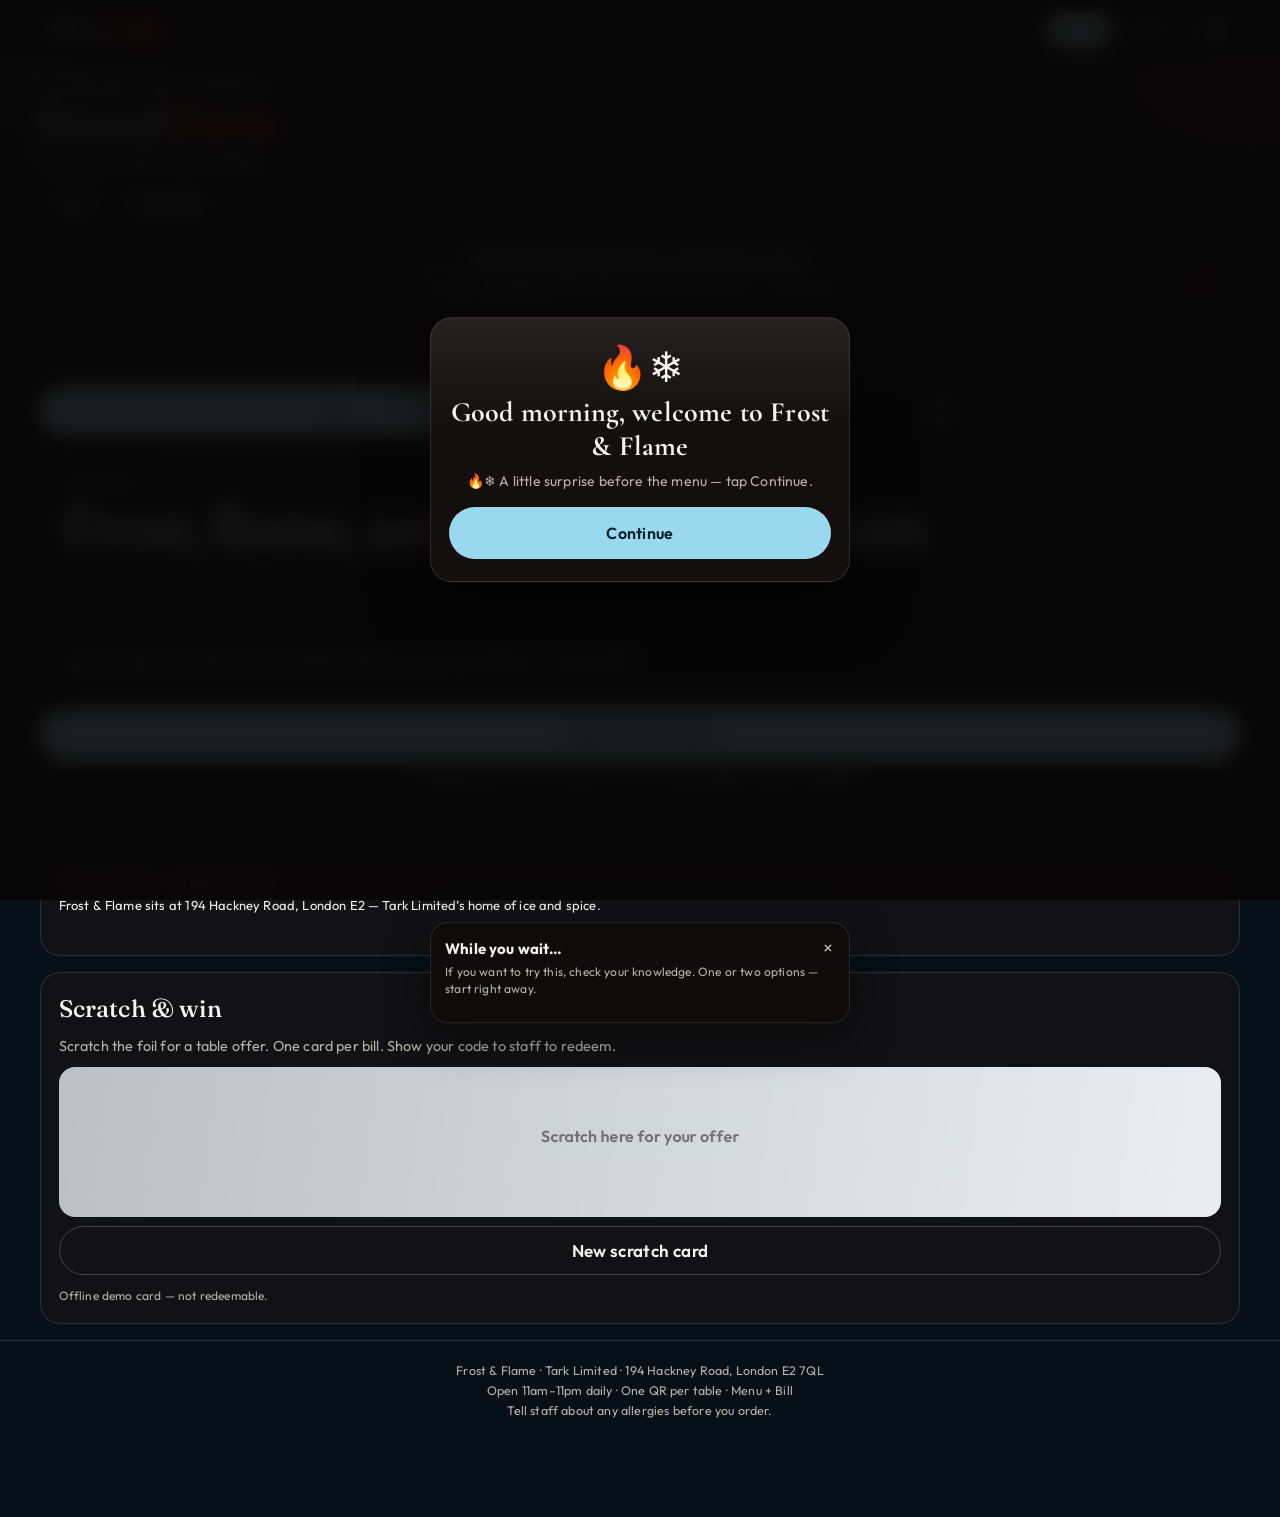
==== commit 245399eb: "Cache-bust CSS/JS so phones get the latest files" ====
--- a/index.html
+++ b/index.html
@@ -10,9 +10,9 @@
 <link rel="preconnect" href="https://fonts.googleapis.com" />
 <link rel="preconnect" href="https://fonts.gstatic.com" crossorigin />
 <link href="https://fonts.googleapis.com/css2?family=Fraunces:ital,opsz,wght@0,9..144,400;0,9..144,500;0,9..144,600;1,9..144,400;1,9..144,500&family=Outfit:wght@300;400;500;600;700&family=Bangers&family=Cinzel:wght@600;700&family=Cormorant+Garamond:wght@500;600;700&family=Fredoka:wght@500;600;700&family=Orbitron:wght@600;700&family=Pacifico&family=Special+Elite&display=swap" rel="stylesheet" />
-<link rel="stylesheet" href="css/site.css" />
-<link rel="stylesheet" href="css/themes.css" />
-<link rel="stylesheet" href="css/qr.css" />
+<link rel="stylesheet" href="css/site.css?v=20261115b" />
+<link rel="stylesheet" href="css/themes.css?v=20261115b" />
+<link rel="stylesheet" href="css/qr.css?v=20261115b" />
 <script>try{var m=localStorage.getItem('ff-mode');if(m==='flame'||m==='frost')document.documentElement.setAttribute('data-mode',m);}catch(e){}</script>
 </head>
 <body>
@@ -170,12 +170,12 @@
 </footer>
 <div class="toast" id="toast"></div>
 
-<script src="js/config.js"></script>
-<script src="js/api.js"></script>
-<script src="js/themes.js"></script>
-<script src="js/games.js"></script>
-<script src="js/experience.js"></script>
-<script src="js/menu-data.js"></script>
-<script src="js/qr-menu.js"></script>
+<script src="js/config.js?v=20261115b"></script>
+<script src="js/api.js?v=20261115b"></script>
+<script src="js/themes.js?v=20261115b"></script>
+<script src="js/games.js?v=20261115b"></script>
+<script src="js/experience.js?v=20261115b"></script>
+<script src="js/menu-data.js?v=20261115b"></script>
+<script src="js/qr-menu.js?v=20261115b"></script>
 </body>
 </html>
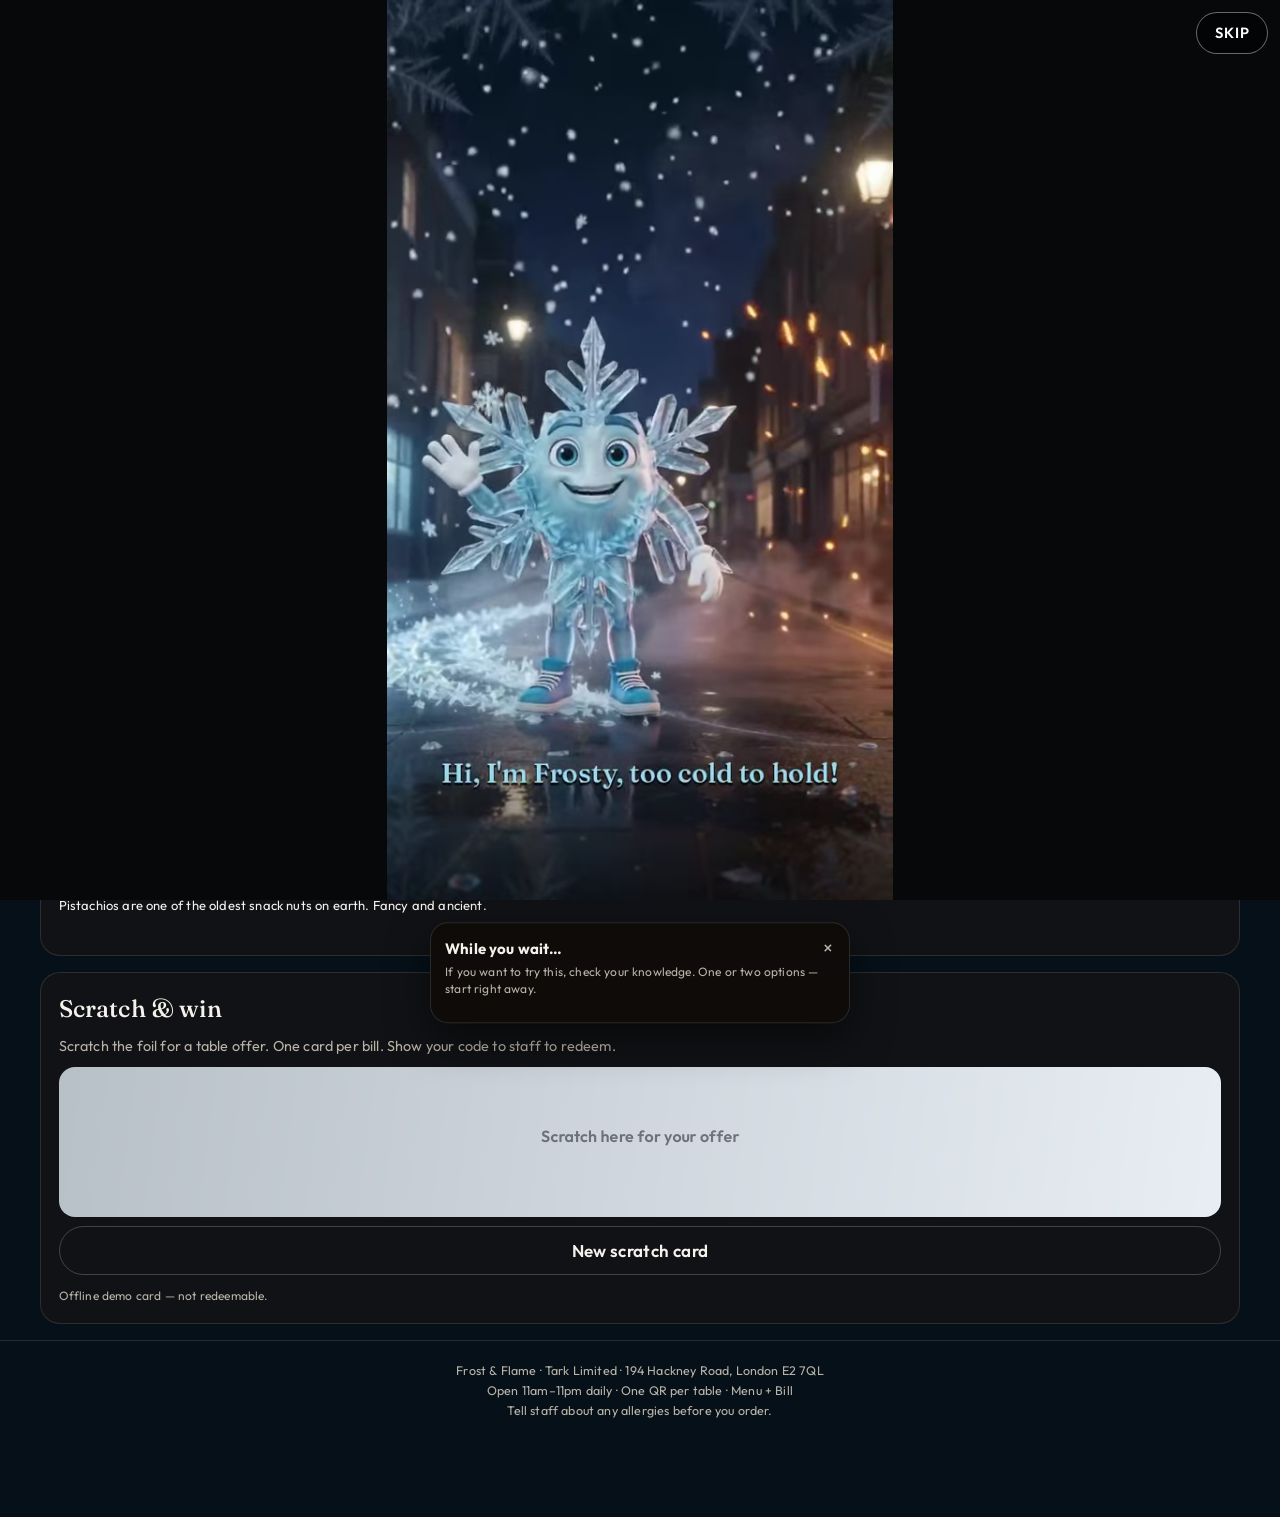
==== commit 351e8197: "Add a once-per-session welcome video before the QR menu. Staff-controlled intro plays full-screen on" ====
--- a/index.html
+++ b/index.html
@@ -10,12 +10,29 @@
 <link rel="preconnect" href="https://fonts.googleapis.com" />
 <link rel="preconnect" href="https://fonts.gstatic.com" crossorigin />
 <link href="https://fonts.googleapis.com/css2?family=Fraunces:ital,opsz,wght@0,9..144,400;0,9..144,500;0,9..144,600;1,9..144,400;1,9..144,500&family=Outfit:wght@300;400;500;600;700&family=Bangers&family=Cinzel:wght@600;700&family=Cormorant+Garamond:wght@500;600;700&family=Fredoka:wght@500;600;700&family=Orbitron:wght@600;700&family=Pacifico&family=Special+Elite&display=swap" rel="stylesheet" />
-<link rel="stylesheet" href="css/site.css?v=20261115b" />
-<link rel="stylesheet" href="css/themes.css?v=20261115b" />
-<link rel="stylesheet" href="css/qr.css?v=20261115b" />
+<link rel="stylesheet" href="css/site.css?v=20261115e" />
+<link rel="stylesheet" href="css/themes.css?v=20261115e" />
+<link rel="stylesheet" href="css/qr.css?v=20261115e" />
+<link rel="stylesheet" href="css/ff-intro.css?v=20261115e" />
+<script>
+(function(){
+  try {
+    var force=/(?:^|[?&])intro=1(?:&|$)/.test(location.search);
+    var reduce=window.matchMedia&&window.matchMedia('(prefers-reduced-motion: reduce)').matches;
+    if(!force&&(reduce||sessionStorage.getItem('ff_intro_seen')==='1'))document.documentElement.classList.add('ff-intro-skip');
+  } catch(e){}
+})();
+</script>
 <script>try{var m=localStorage.getItem('ff-mode');if(m==='flame'||m==='frost')document.documentElement.setAttribute('data-mode',m);}catch(e){}</script>
 </head>
 <body>
+<div id="ffIntro" class="ff-intro" role="dialog" aria-modal="true" aria-label="Welcome to Frost &amp; Flame" style="--ff-intro-poster:url('video/intro-poster.webp')">
+  <video id="ffIntroVideo" muted playsinline webkit-playsinline preload="auto" poster="video/intro-poster.webp" aria-hidden="true">
+    <source src="video/intro.webm" type="video/webm">
+    <source src="video/intro.mp4" type="video/mp4">
+  </video>
+  <button type="button" class="ff-intro-skip" id="ffIntroSkip">Skip</button>
+</div>
 <div class="ff-particles" id="ffParticles" aria-hidden="true"></div>
 <div class="ff-overlay" id="ffOverlay" role="dialog" aria-modal="true" aria-labelledby="ffGreetTitle">
   <div class="ff-overlay-card" id="ffGreetCard">
@@ -170,12 +187,13 @@
 </footer>
 <div class="toast" id="toast"></div>
 
-<script src="js/config.js?v=20261115b"></script>
-<script src="js/api.js?v=20261115b"></script>
-<script src="js/themes.js?v=20261115b"></script>
-<script src="js/games.js?v=20261115b"></script>
-<script src="js/experience.js?v=20261115b"></script>
-<script src="js/menu-data.js?v=20261115b"></script>
-<script src="js/qr-menu.js?v=20261115b"></script>
+<script src="js/config.js?v=20261115e"></script>
+<script src="js/api.js?v=20261115e"></script>
+<script src="js/themes.js?v=20261115e"></script>
+<script src="js/games.js?v=20261115e"></script>
+<script src="js/ff-intro.js?v=20261115e"></script>
+<script src="js/experience.js?v=20261115e"></script>
+<script src="js/menu-data.js?v=20261115e"></script>
+<script src="js/qr-menu.js?v=20261115e"></script>
 </body>
 </html>
--- a/css/ff-intro.css
+++ b/css/ff-intro.css
@@ -0,0 +1,61 @@
+/* Full-screen welcome intro. Does not change site theme tokens. */
+.ff-intro {
+  position: fixed;
+  inset: 0;
+  z-index: 10000;
+  display: flex;
+  align-items: center;
+  justify-content: center;
+  overflow: hidden;
+  background-color: #07080a;
+  background-image: var(--ff-intro-poster, none);
+  background-position: center;
+  background-repeat: no-repeat;
+  background-size: cover;
+  opacity: 1;
+  transition: opacity .45s ease;
+}
+.ff-intro[hidden],
+html.ff-intro-skip .ff-intro {
+  display: none !important;
+}
+.ff-intro.is-done {
+  opacity: 0;
+  pointer-events: none;
+}
+.ff-intro video {
+  position: absolute;
+  inset: 0;
+  width: 100%;
+  height: 100%;
+  object-fit: cover;
+  object-position: center center;
+  background: #07080a;
+}
+@media (min-width: 800px) and (orientation: landscape) {
+  .ff-intro { background-size: contain; }
+  .ff-intro video { object-fit: contain; }
+}
+.ff-intro-skip {
+  position: absolute;
+  top: max(12px, env(safe-area-inset-top, 0px));
+  right: max(12px, env(safe-area-inset-right, 0px));
+  z-index: 2;
+  margin: 0;
+  border: 1px solid rgba(255, 255, 255, 0.4);
+  background: rgba(0, 0, 0, 0.48);
+  color: #fff;
+  font-family: Outfit, system-ui, sans-serif;
+  font-weight: 600;
+  font-size: 0.92rem;
+  letter-spacing: 0.06em;
+  text-transform: uppercase;
+  border-radius: 999px;
+  padding: 0.55rem 1.1rem;
+  cursor: pointer;
+  -webkit-backdrop-filter: blur(8px);
+  backdrop-filter: blur(8px);
+}
+.ff-intro-skip:hover,
+.ff-intro-skip:focus-visible { background: rgba(0, 0, 0, 0.7); }
+.ff-intro-skip:focus-visible { outline: 2px solid #fff; outline-offset: 2px; }
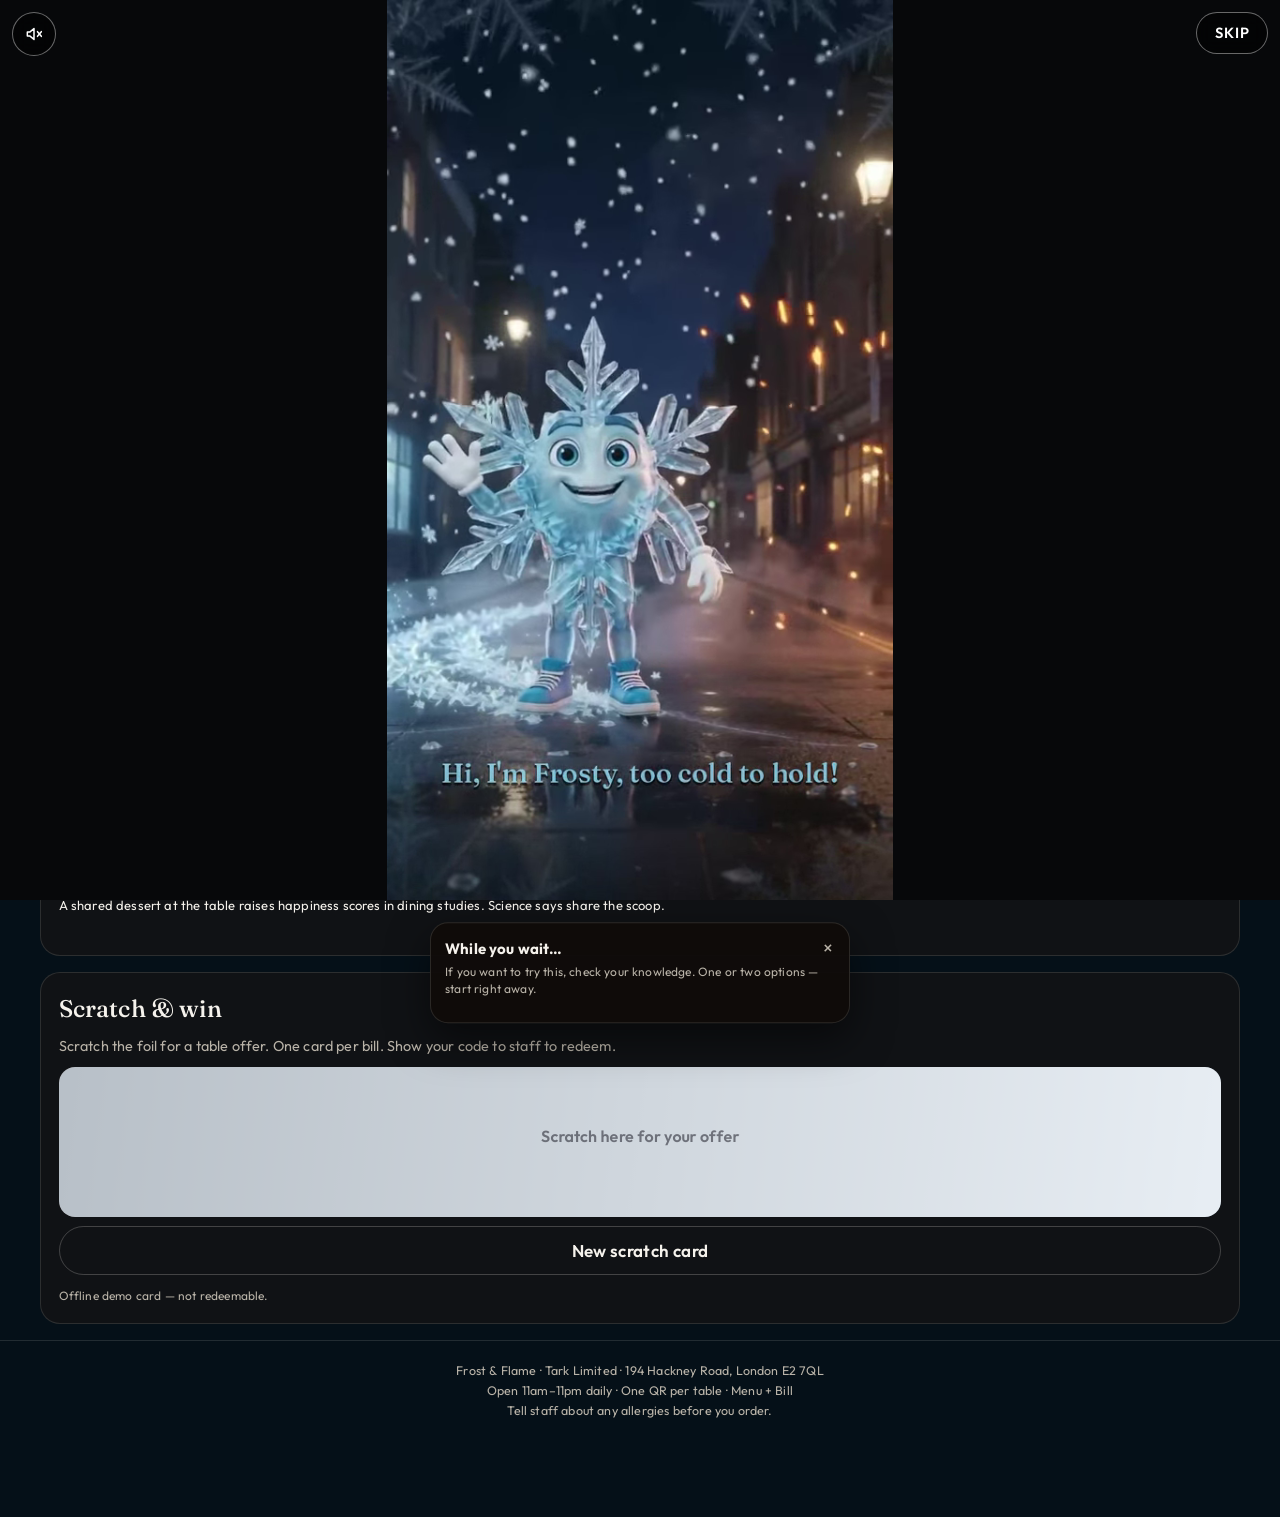
==== commit 725189cb: "Fix intro sound, iPhone full-screen fit, and post-intro overflow. The welcome video now includes an " ====
--- a/index.html
+++ b/index.html
@@ -10,10 +10,10 @@
 <link rel="preconnect" href="https://fonts.googleapis.com" />
 <link rel="preconnect" href="https://fonts.gstatic.com" crossorigin />
 <link href="https://fonts.googleapis.com/css2?family=Fraunces:ital,opsz,wght@0,9..144,400;0,9..144,500;0,9..144,600;1,9..144,400;1,9..144,500&family=Outfit:wght@300;400;500;600;700&family=Bangers&family=Cinzel:wght@600;700&family=Cormorant+Garamond:wght@500;600;700&family=Fredoka:wght@500;600;700&family=Orbitron:wght@600;700&family=Pacifico&family=Special+Elite&display=swap" rel="stylesheet" />
-<link rel="stylesheet" href="css/site.css?v=20261115e" />
-<link rel="stylesheet" href="css/themes.css?v=20261115e" />
-<link rel="stylesheet" href="css/qr.css?v=20261115e" />
-<link rel="stylesheet" href="css/ff-intro.css?v=20261115e" />
+<link rel="stylesheet" href="css/site.css?v=20261115f" />
+<link rel="stylesheet" href="css/themes.css?v=20261115f" />
+<link rel="stylesheet" href="css/qr.css?v=20261115f" />
+<link rel="stylesheet" href="css/ff-intro.css?v=20261115f" />
 <script>
 (function(){
   try {
@@ -27,10 +27,14 @@
 </head>
 <body>
 <div id="ffIntro" class="ff-intro" role="dialog" aria-modal="true" aria-label="Welcome to Frost &amp; Flame" style="--ff-intro-poster:url('video/intro-poster.webp')">
-  <video id="ffIntroVideo" muted playsinline webkit-playsinline preload="auto" poster="video/intro-poster.webp" aria-hidden="true">
-    <source src="video/intro.webm" type="video/webm">
-    <source src="video/intro.mp4" type="video/mp4">
+  <video id="ffIntroVideo" playsinline webkit-playsinline preload="auto" poster="video/intro-poster.webp?v=20261115f" aria-hidden="true">
+    <source src="video/intro.webm?v=20261115f" type="video/webm">
+    <source src="video/intro.mp4?v=20261115f" type="video/mp4">
   </video>
+  <button type="button" class="ff-intro-sound" id="ffIntroSound" aria-label="Mute sound" aria-pressed="false">
+    <svg class="ff-intro-ic-on" viewBox="0 0 24 24" aria-hidden="true"><path d="M4 9.5v5h3.2L12 18.5V5.5L7.2 9.5H4z"/><path d="M16 8.5c1.2 1.1 1.9 2.5 1.9 3.5s-.7 2.4-1.9 3.5"/><path d="M18.7 6.2C20.7 8 21.8 10.1 21.8 12s-1.1 4-3.1 5.8"/></svg>
+    <svg class="ff-intro-ic-off" viewBox="0 0 24 24" aria-hidden="true"><path d="M4 9.5v5h3.2L12 18.5V5.5L7.2 9.5H4z"/><path d="M16.2 9.2l4.6 5.6M20.8 9.2l-4.6 5.6"/></svg>
+  </button>
   <button type="button" class="ff-intro-skip" id="ffIntroSkip">Skip</button>
 </div>
 <div class="ff-particles" id="ffParticles" aria-hidden="true"></div>
@@ -187,13 +191,13 @@
 </footer>
 <div class="toast" id="toast"></div>
 
-<script src="js/config.js?v=20261115e"></script>
-<script src="js/api.js?v=20261115e"></script>
-<script src="js/themes.js?v=20261115e"></script>
-<script src="js/games.js?v=20261115e"></script>
-<script src="js/ff-intro.js?v=20261115e"></script>
-<script src="js/experience.js?v=20261115e"></script>
-<script src="js/menu-data.js?v=20261115e"></script>
-<script src="js/qr-menu.js?v=20261115e"></script>
+<script src="js/config.js?v=20261115f"></script>
+<script src="js/api.js?v=20261115f"></script>
+<script src="js/themes.js?v=20261115f"></script>
+<script src="js/games.js?v=20261115f"></script>
+<script src="js/ff-intro.js?v=20261115f"></script>
+<script src="js/experience.js?v=20261115f"></script>
+<script src="js/menu-data.js?v=20261115f"></script>
+<script src="js/qr-menu.js?v=20261115f"></script>
 </body>
 </html>
--- a/css/ff-intro.css
+++ b/css/ff-intro.css
@@ -1,7 +1,34 @@
 /* Full-screen welcome intro. Does not change site theme tokens. */
+
+/* Stop iOS horizontal shift after the overlay (avoid 100vw overflow). */
+html, body {
+  max-width: 100%;
+  overflow-x: clip;
+}
+@supports not (overflow-x: clip) {
+  html, body { overflow-x: hidden; }
+}
+
+html.ff-intro-open,
+html.ff-intro-open body {
+  overflow: hidden;
+  overflow-x: hidden;
+  overscroll-behavior: none;
+  max-width: 100%;
+  touch-action: manipulation;
+}
+
 .ff-intro {
   position: fixed;
   inset: 0;
+  top: 0;
+  right: 0;
+  bottom: 0;
+  left: 0;
+  width: 100%;
+  max-width: 100%;
+  height: 100%;
+  height: 100vh;
   z-index: 10000;
   display: flex;
   align-items: center;
@@ -14,7 +41,17 @@
   background-size: cover;
   opacity: 1;
   transition: opacity .45s ease;
+  touch-action: manipulation;
 }
+@supports (height: 100dvh) {
+  .ff-intro { height: 100dvh; }
+}
+@supports not (height: 100dvh) {
+  @supports (height: -webkit-fill-available) {
+    .ff-intro { height: -webkit-fill-available; }
+  }
+}
+
 .ff-intro[hidden],
 html.ff-intro-skip .ff-intro {
   display: none !important;
@@ -28,6 +65,8 @@
   inset: 0;
   width: 100%;
   height: 100%;
+  max-width: none;
+  max-height: none;
   object-fit: cover;
   object-position: center center;
   background: #07080a;
@@ -36,10 +75,9 @@
   .ff-intro { background-size: contain; }
   .ff-intro video { object-fit: contain; }
 }
-.ff-intro-skip {
-  position: absolute;
-  top: max(12px, env(safe-area-inset-top, 0px));
-  right: max(12px, env(safe-area-inset-right, 0px));
+
+.ff-intro-skip,
+.ff-intro-sound {
   z-index: 2;
   margin: 0;
   border: 1px solid rgba(255, 255, 255, 0.4);
@@ -47,15 +85,48 @@
   color: #fff;
   font-family: Outfit, system-ui, sans-serif;
   font-weight: 600;
+  cursor: pointer;
+  -webkit-backdrop-filter: blur(8px);
+  backdrop-filter: blur(8px);
+}
+.ff-intro-skip {
+  position: absolute;
+  top: max(12px, env(safe-area-inset-top, 0px));
+  right: max(12px, env(safe-area-inset-right, 0px));
   font-size: 0.92rem;
   letter-spacing: 0.06em;
   text-transform: uppercase;
   border-radius: 999px;
   padding: 0.55rem 1.1rem;
-  cursor: pointer;
-  -webkit-backdrop-filter: blur(8px);
-  backdrop-filter: blur(8px);
 }
+.ff-intro-sound {
+  position: absolute;
+  top: max(12px, env(safe-area-inset-top, 0px));
+  left: max(12px, env(safe-area-inset-left, 0px));
+  width: 2.75rem;
+  height: 2.75rem;
+  padding: 0;
+  border-radius: 999px;
+  display: grid;
+  place-items: center;
+}
+.ff-intro-sound svg {
+  width: 1.25rem;
+  height: 1.25rem;
+  display: block;
+  fill: none;
+  stroke: currentColor;
+  stroke-width: 1.8;
+  stroke-linecap: round;
+  stroke-linejoin: round;
+}
+.ff-intro-sound .ff-intro-ic-off { display: none; }
+.ff-intro-sound.is-muted .ff-intro-ic-on { display: none; }
+.ff-intro-sound.is-muted .ff-intro-ic-off { display: block; }
+
 .ff-intro-skip:hover,
-.ff-intro-skip:focus-visible { background: rgba(0, 0, 0, 0.7); }
-.ff-intro-skip:focus-visible { outline: 2px solid #fff; outline-offset: 2px; }
+.ff-intro-skip:focus-visible,
+.ff-intro-sound:hover,
+.ff-intro-sound:focus-visible { background: rgba(0, 0, 0, 0.7); }
+.ff-intro-skip:focus-visible,
+.ff-intro-sound:focus-visible { outline: 2px solid #fff; outline-offset: 2px; }
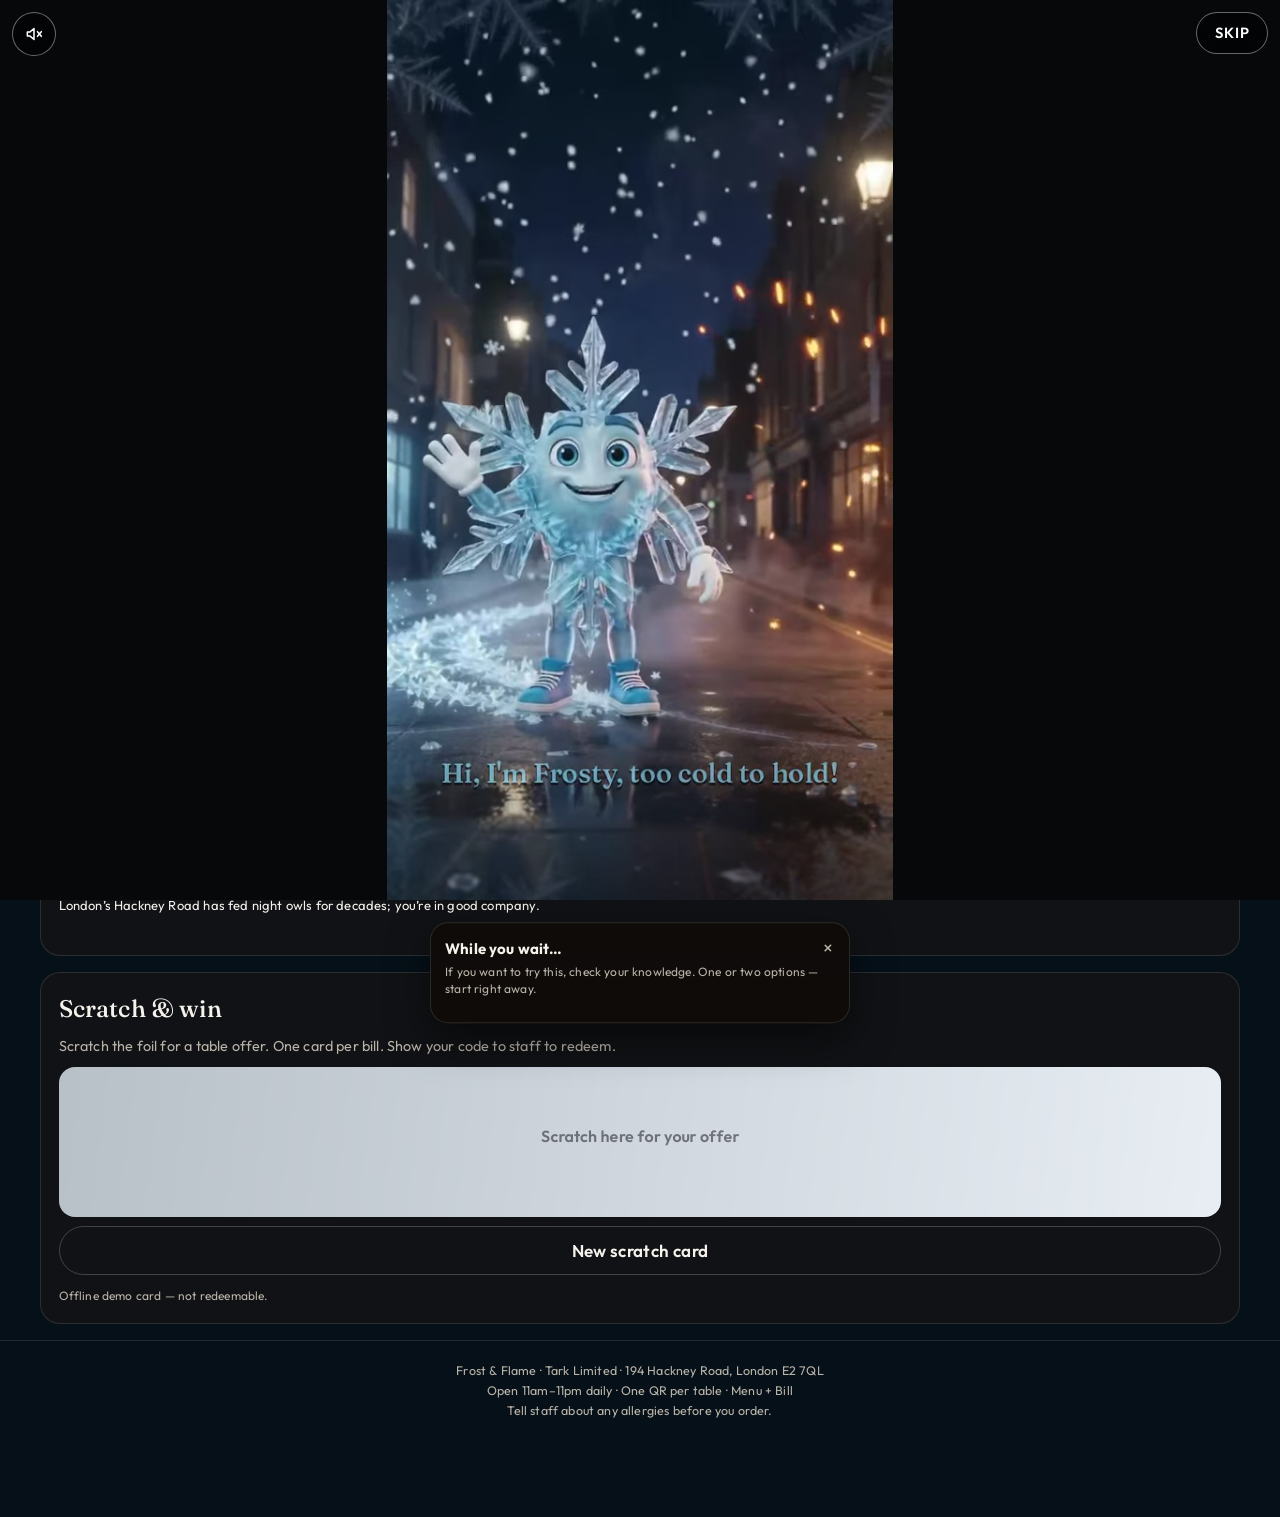
==== commit f3082987: "Replace the boxed typo cover with a clean sky and wide logo. The misspelled title is inpainted from " ====
--- a/index.html
+++ b/index.html
@@ -10,10 +10,10 @@
 <link rel="preconnect" href="https://fonts.googleapis.com" />
 <link rel="preconnect" href="https://fonts.gstatic.com" crossorigin />
 <link href="https://fonts.googleapis.com/css2?family=Fraunces:ital,opsz,wght@0,9..144,400;0,9..144,500;0,9..144,600;1,9..144,400;1,9..144,500&family=Outfit:wght@300;400;500;600;700&family=Bangers&family=Cinzel:wght@600;700&family=Cormorant+Garamond:wght@500;600;700&family=Fredoka:wght@500;600;700&family=Orbitron:wght@600;700&family=Pacifico&family=Special+Elite&display=swap" rel="stylesheet" />
-<link rel="stylesheet" href="css/site.css?v=20261115f" />
-<link rel="stylesheet" href="css/themes.css?v=20261115f" />
-<link rel="stylesheet" href="css/qr.css?v=20261115f" />
-<link rel="stylesheet" href="css/ff-intro.css?v=20261115f" />
+<link rel="stylesheet" href="css/site.css?v=20261115g" />
+<link rel="stylesheet" href="css/themes.css?v=20261115g" />
+<link rel="stylesheet" href="css/qr.css?v=20261115g" />
+<link rel="stylesheet" href="css/ff-intro.css?v=20261115g" />
 <script>
 (function(){
   try {
@@ -27,9 +27,9 @@
 </head>
 <body>
 <div id="ffIntro" class="ff-intro" role="dialog" aria-modal="true" aria-label="Welcome to Frost &amp; Flame" style="--ff-intro-poster:url('video/intro-poster.webp')">
-  <video id="ffIntroVideo" playsinline webkit-playsinline preload="auto" poster="video/intro-poster.webp?v=20261115f" aria-hidden="true">
-    <source src="video/intro.webm?v=20261115f" type="video/webm">
-    <source src="video/intro.mp4?v=20261115f" type="video/mp4">
+  <video id="ffIntroVideo" playsinline webkit-playsinline preload="auto" poster="video/intro-poster.webp?v=20261115g" aria-hidden="true">
+    <source src="video/intro.webm?v=20261115g" type="video/webm">
+    <source src="video/intro.mp4?v=20261115g" type="video/mp4">
   </video>
   <button type="button" class="ff-intro-sound" id="ffIntroSound" aria-label="Mute sound" aria-pressed="false">
     <svg class="ff-intro-ic-on" viewBox="0 0 24 24" aria-hidden="true"><path d="M4 9.5v5h3.2L12 18.5V5.5L7.2 9.5H4z"/><path d="M16 8.5c1.2 1.1 1.9 2.5 1.9 3.5s-.7 2.4-1.9 3.5"/><path d="M18.7 6.2C20.7 8 21.8 10.1 21.8 12s-1.1 4-3.1 5.8"/></svg>
@@ -191,13 +191,13 @@
 </footer>
 <div class="toast" id="toast"></div>
 
-<script src="js/config.js?v=20261115f"></script>
-<script src="js/api.js?v=20261115f"></script>
-<script src="js/themes.js?v=20261115f"></script>
-<script src="js/games.js?v=20261115f"></script>
-<script src="js/ff-intro.js?v=20261115f"></script>
-<script src="js/experience.js?v=20261115f"></script>
-<script src="js/menu-data.js?v=20261115f"></script>
-<script src="js/qr-menu.js?v=20261115f"></script>
+<script src="js/config.js?v=20261115g"></script>
+<script src="js/api.js?v=20261115g"></script>
+<script src="js/themes.js?v=20261115g"></script>
+<script src="js/games.js?v=20261115g"></script>
+<script src="js/ff-intro.js?v=20261115g"></script>
+<script src="js/experience.js?v=20261115g"></script>
+<script src="js/menu-data.js?v=20261115g"></script>
+<script src="js/qr-menu.js?v=20261115g"></script>
 </body>
 </html>
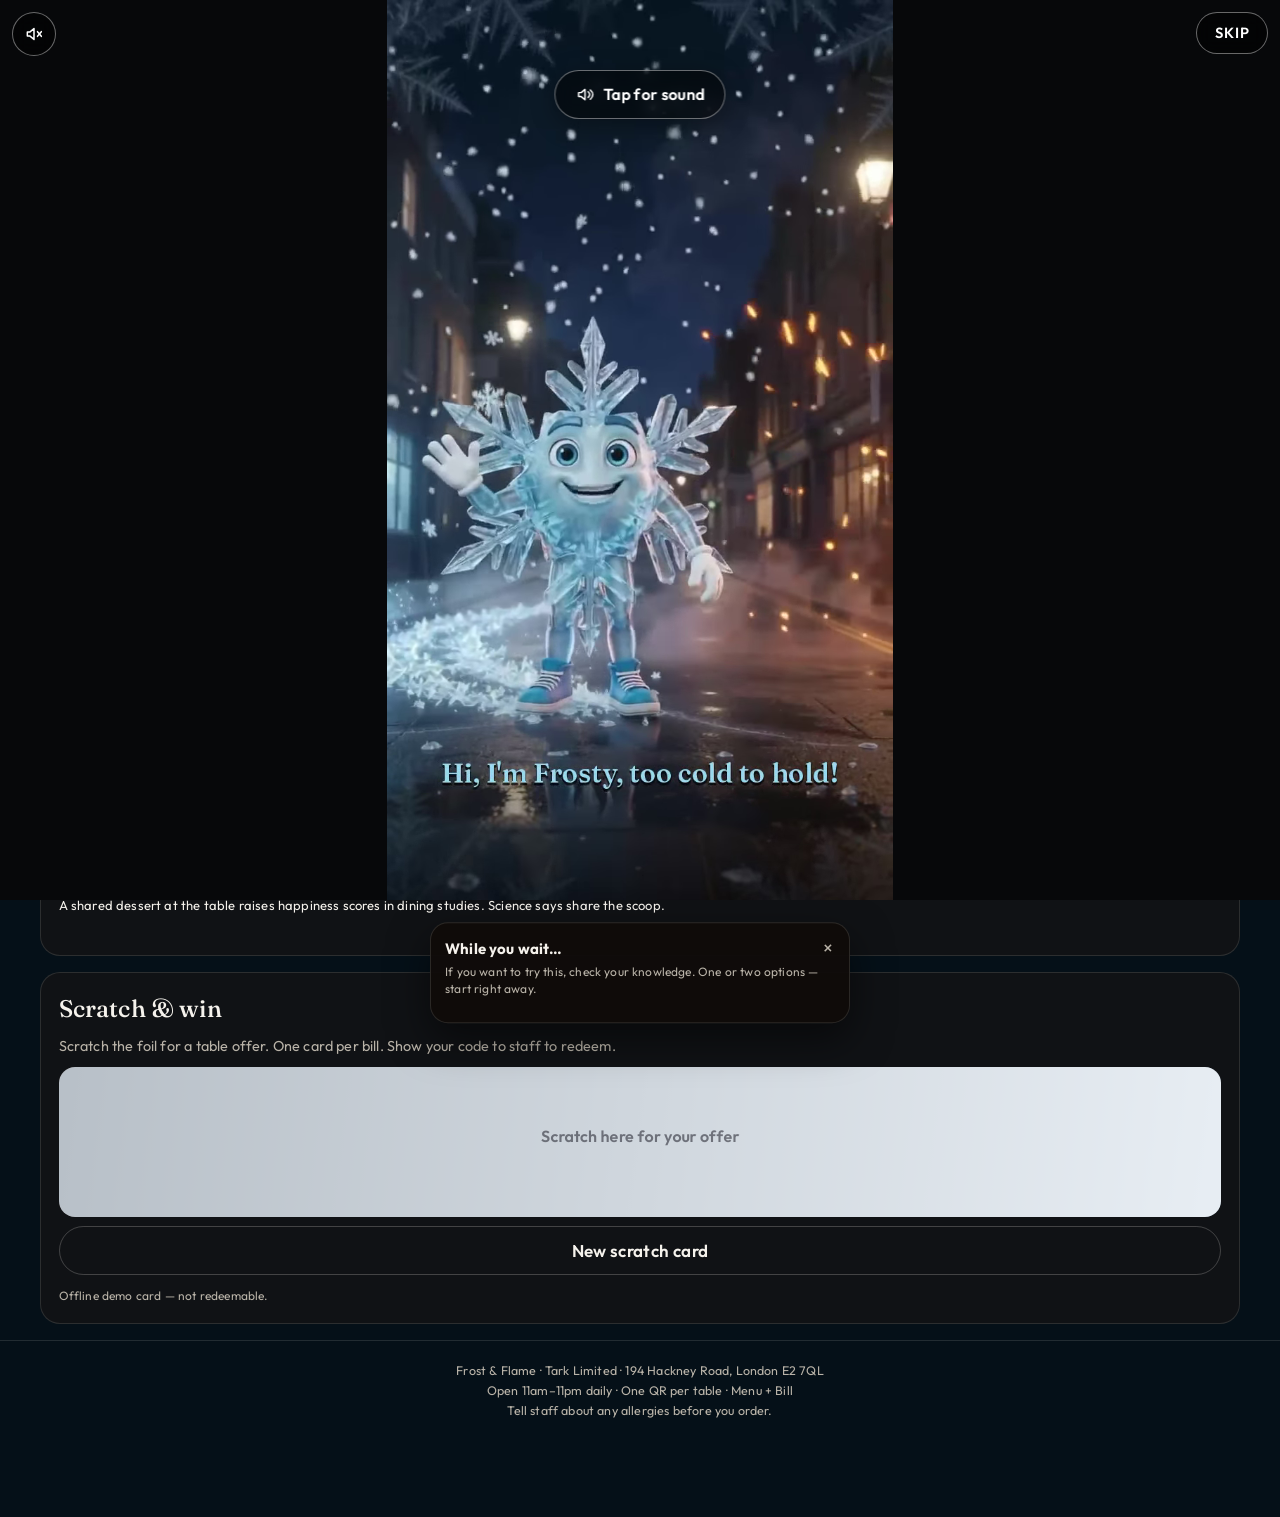
==== commit 4ca3b8e5: "Fix right-edge lines, full intro voice, and tap-for-sound. The Skip button's class also matched the " ====
--- a/index.html
+++ b/index.html
@@ -10,10 +10,10 @@
 <link rel="preconnect" href="https://fonts.googleapis.com" />
 <link rel="preconnect" href="https://fonts.gstatic.com" crossorigin />
 <link href="https://fonts.googleapis.com/css2?family=Fraunces:ital,opsz,wght@0,9..144,400;0,9..144,500;0,9..144,600;1,9..144,400;1,9..144,500&family=Outfit:wght@300;400;500;600;700&family=Bangers&family=Cinzel:wght@600;700&family=Cormorant+Garamond:wght@500;600;700&family=Fredoka:wght@500;600;700&family=Orbitron:wght@600;700&family=Pacifico&family=Special+Elite&display=swap" rel="stylesheet" />
-<link rel="stylesheet" href="css/site.css?v=20261115g" />
-<link rel="stylesheet" href="css/themes.css?v=20261115g" />
-<link rel="stylesheet" href="css/qr.css?v=20261115g" />
-<link rel="stylesheet" href="css/ff-intro.css?v=20261115g" />
+<link rel="stylesheet" href="css/site.css?v=20261115h" />
+<link rel="stylesheet" href="css/themes.css?v=20261115h" />
+<link rel="stylesheet" href="css/qr.css?v=20261115h" />
+<link rel="stylesheet" href="css/ff-intro.css?v=20261115h" />
 <script>
 (function(){
   try {
@@ -27,15 +27,16 @@
 </head>
 <body>
 <div id="ffIntro" class="ff-intro" role="dialog" aria-modal="true" aria-label="Welcome to Frost &amp; Flame" style="--ff-intro-poster:url('video/intro-poster.webp')">
-  <video id="ffIntroVideo" playsinline webkit-playsinline preload="auto" poster="video/intro-poster.webp?v=20261115g" aria-hidden="true">
-    <source src="video/intro.webm?v=20261115g" type="video/webm">
-    <source src="video/intro.mp4?v=20261115g" type="video/mp4">
+  <video id="ffIntroVideo" playsinline webkit-playsinline preload="auto" poster="video/intro-poster.webp?v=20261115h" aria-hidden="true">
+    <source src="video/intro.mp4?v=20261115h" type="video/mp4">
+    <source src="video/intro.webm?v=20261115h" type="video/webm">
   </video>
   <button type="button" class="ff-intro-sound" id="ffIntroSound" aria-label="Mute sound" aria-pressed="false">
     <svg class="ff-intro-ic-on" viewBox="0 0 24 24" aria-hidden="true"><path d="M4 9.5v5h3.2L12 18.5V5.5L7.2 9.5H4z"/><path d="M16 8.5c1.2 1.1 1.9 2.5 1.9 3.5s-.7 2.4-1.9 3.5"/><path d="M18.7 6.2C20.7 8 21.8 10.1 21.8 12s-1.1 4-3.1 5.8"/></svg>
     <svg class="ff-intro-ic-off" viewBox="0 0 24 24" aria-hidden="true"><path d="M4 9.5v5h3.2L12 18.5V5.5L7.2 9.5H4z"/><path d="M16.2 9.2l4.6 5.6M20.8 9.2l-4.6 5.6"/></svg>
   </button>
-  <button type="button" class="ff-intro-skip" id="ffIntroSkip">Skip</button>
+  <button type="button" class="ff-intro-tap" id="ffIntroTap" hidden aria-label="Tap for sound"><svg viewBox="0 0 24 24" aria-hidden="true"><path d="M4 9.5v5h3.2L12 18.5V5.5L7.2 9.5H4z"/><path d="M16 8.5c1.2 1.1 1.9 2.5 1.9 3.5s-.7 2.4-1.9 3.5"/><path d="M18.7 6.2C20.7 8 21.8 10.1 21.8 12s-1.1 4-3.1 5.8"/></svg><span>Tap for sound</span></button>
+  <button type="button" class="ff-intro-skipbtn" id="ffIntroSkip">Skip</button>
 </div>
 <div class="ff-particles" id="ffParticles" aria-hidden="true"></div>
 <div class="ff-overlay" id="ffOverlay" role="dialog" aria-modal="true" aria-labelledby="ffGreetTitle">
@@ -191,13 +192,13 @@
 </footer>
 <div class="toast" id="toast"></div>
 
-<script src="js/config.js?v=20261115g"></script>
-<script src="js/api.js?v=20261115g"></script>
-<script src="js/themes.js?v=20261115g"></script>
-<script src="js/games.js?v=20261115g"></script>
-<script src="js/ff-intro.js?v=20261115g"></script>
-<script src="js/experience.js?v=20261115g"></script>
-<script src="js/menu-data.js?v=20261115g"></script>
-<script src="js/qr-menu.js?v=20261115g"></script>
+<script src="js/config.js?v=20261115h"></script>
+<script src="js/api.js?v=20261115h"></script>
+<script src="js/themes.js?v=20261115h"></script>
+<script src="js/games.js?v=20261115h"></script>
+<script src="js/ff-intro.js?v=20261115h"></script>
+<script src="js/experience.js?v=20261115h"></script>
+<script src="js/menu-data.js?v=20261115h"></script>
+<script src="js/qr-menu.js?v=20261115h"></script>
 </body>
 </html>
--- a/css/ff-intro.css
+++ b/css/ff-intro.css
@@ -29,7 +29,7 @@
   max-width: 100%;
   height: 100%;
   height: 100vh;
-  z-index: 10000;
+  z-index: 2147483000; /* above the mood picker and every other overlay while the intro plays */
   display: flex;
   align-items: center;
   justify-content: center;
@@ -76,8 +76,9 @@
   .ff-intro video { object-fit: contain; }
 }
 
-.ff-intro-skip,
-.ff-intro-sound {
+.ff-intro .ff-intro-skipbtn,
+.ff-intro .ff-intro-sound,
+.ff-intro .ff-intro-tap {
   z-index: 2;
   margin: 0;
   border: 1px solid rgba(255, 255, 255, 0.4);
@@ -89,7 +90,7 @@
   -webkit-backdrop-filter: blur(8px);
   backdrop-filter: blur(8px);
 }
-.ff-intro-skip {
+.ff-intro .ff-intro-skipbtn {
   position: absolute;
   top: max(12px, env(safe-area-inset-top, 0px));
   right: max(12px, env(safe-area-inset-right, 0px));
@@ -99,7 +100,7 @@
   border-radius: 999px;
   padding: 0.55rem 1.1rem;
 }
-.ff-intro-sound {
+.ff-intro .ff-intro-sound {
   position: absolute;
   top: max(12px, env(safe-area-inset-top, 0px));
   left: max(12px, env(safe-area-inset-left, 0px));
@@ -110,7 +111,7 @@
   display: grid;
   place-items: center;
 }
-.ff-intro-sound svg {
+.ff-intro .ff-intro-sound svg {
   width: 1.25rem;
   height: 1.25rem;
   display: block;
@@ -120,13 +121,49 @@
   stroke-linecap: round;
   stroke-linejoin: round;
 }
-.ff-intro-sound .ff-intro-ic-off { display: none; }
-.ff-intro-sound.is-muted .ff-intro-ic-on { display: none; }
-.ff-intro-sound.is-muted .ff-intro-ic-off { display: block; }
+.ff-intro .ff-intro-sound .ff-intro-ic-off { display: none; }
+.ff-intro .ff-intro-sound.is-muted .ff-intro-ic-on { display: none; }
+.ff-intro .ff-intro-sound.is-muted .ff-intro-ic-off { display: block; }
 
-.ff-intro-skip:hover,
-.ff-intro-skip:focus-visible,
-.ff-intro-sound:hover,
-.ff-intro-sound:focus-visible { background: rgba(0, 0, 0, 0.7); }
-.ff-intro-skip:focus-visible,
-.ff-intro-sound:focus-visible { outline: 2px solid #fff; outline-offset: 2px; }
+.ff-intro .ff-intro-skipbtn:hover,
+.ff-intro .ff-intro-skipbtn:focus-visible,
+.ff-intro .ff-intro-sound:hover,
+.ff-intro .ff-intro-sound:focus-visible { background: rgba(0, 0, 0, 0.7); }
+.ff-intro .ff-intro-skipbtn:focus-visible,
+.ff-intro .ff-intro-sound:focus-visible { outline: 2px solid #fff; outline-offset: 2px; }
+
+/* "Tap for sound" prompt, shown only when the browser blocks sound. */
+.ff-intro .ff-intro-tap {
+  position: absolute;
+  top: calc(max(12px, env(safe-area-inset-top, 0px)) + 3.6rem);
+  left: 50%;
+  transform: translateX(-50%);
+  display: inline-flex;
+  align-items: center;
+  gap: 0.55rem;
+  padding: 0.7rem 1.25rem;
+  border-radius: 999px;
+  font-size: 1rem;
+  letter-spacing: 0.02em;
+  white-space: nowrap;
+  box-shadow: 0 6px 24px rgba(0, 0, 0, 0.35);
+  animation: ffIntroTapPulse 1.6s ease-in-out infinite;
+}
+.ff-intro .ff-intro-tap[hidden] { display: none; }
+.ff-intro .ff-intro-tap svg {
+  width: 1.2rem;
+  height: 1.2rem;
+  fill: none;
+  stroke: currentColor;
+  stroke-width: 1.8;
+  stroke-linecap: round;
+  stroke-linejoin: round;
+}
+.ff-intro.needs-tap { cursor: pointer; }
+@keyframes ffIntroTapPulse {
+  0%, 100% { transform: translateX(-50%) scale(1); }
+  50% { transform: translateX(-50%) scale(1.06); }
+}
+@media (prefers-reduced-motion: reduce) {
+  .ff-intro .ff-intro-tap { animation: none; }
+}
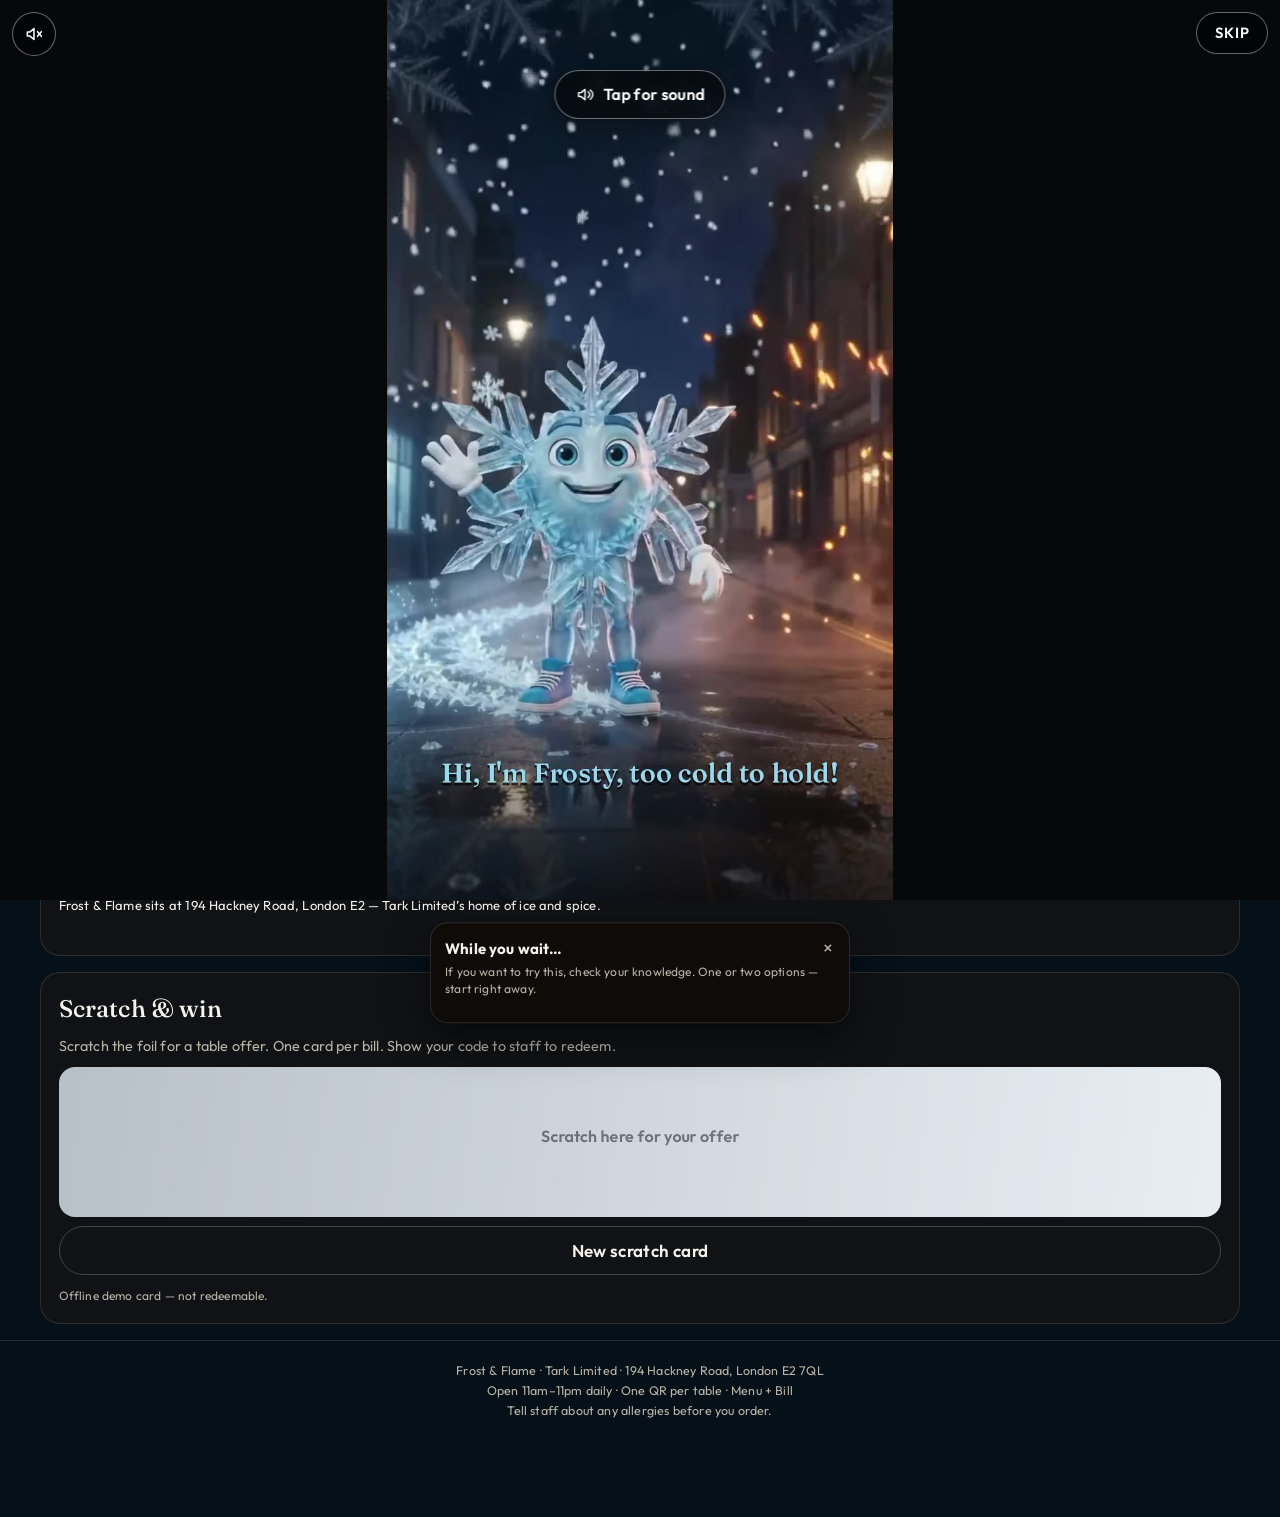
==== commit 8315f936: "Fix intro poster 404 in Chrome (CSS var url resolved against css/)" ====
--- a/index.html
+++ b/index.html
@@ -13,7 +13,7 @@
 <link rel="stylesheet" href="css/site.css?v=20261115h" />
 <link rel="stylesheet" href="css/themes.css?v=20261115h" />
 <link rel="stylesheet" href="css/qr.css?v=20261115h" />
-<link rel="stylesheet" href="css/ff-intro.css?v=20261115h" />
+<link rel="stylesheet" href="css/ff-intro.css?v=20261118a" />
 <script>
 (function(){
   try {
@@ -26,7 +26,7 @@
 <script>try{var m=localStorage.getItem('ff-mode');if(m==='flame'||m==='frost')document.documentElement.setAttribute('data-mode',m);}catch(e){}</script>
 </head>
 <body>
-<div id="ffIntro" class="ff-intro" role="dialog" aria-modal="true" aria-label="Welcome to Frost &amp; Flame" style="--ff-intro-poster:url('video/intro-poster.webp')">
+<div id="ffIntro" class="ff-intro" role="dialog" aria-modal="true" aria-label="Welcome to Frost &amp; Flame">
   <video id="ffIntroVideo" playsinline webkit-playsinline preload="auto" poster="video/intro-poster.webp?v=20261115h" aria-hidden="true">
     <source src="video/intro.mp4?v=20261115h" type="video/mp4">
     <source src="video/intro.webm?v=20261115h" type="video/webm">
--- a/css/ff-intro.css
+++ b/css/ff-intro.css
@@ -35,7 +35,7 @@
   justify-content: center;
   overflow: hidden;
   background-color: #07080a;
-  background-image: var(--ff-intro-poster, none);
+  background-image: var(--ff-intro-poster, url('../video/intro-poster.webp'));
   background-position: center;
   background-repeat: no-repeat;
   background-size: cover;
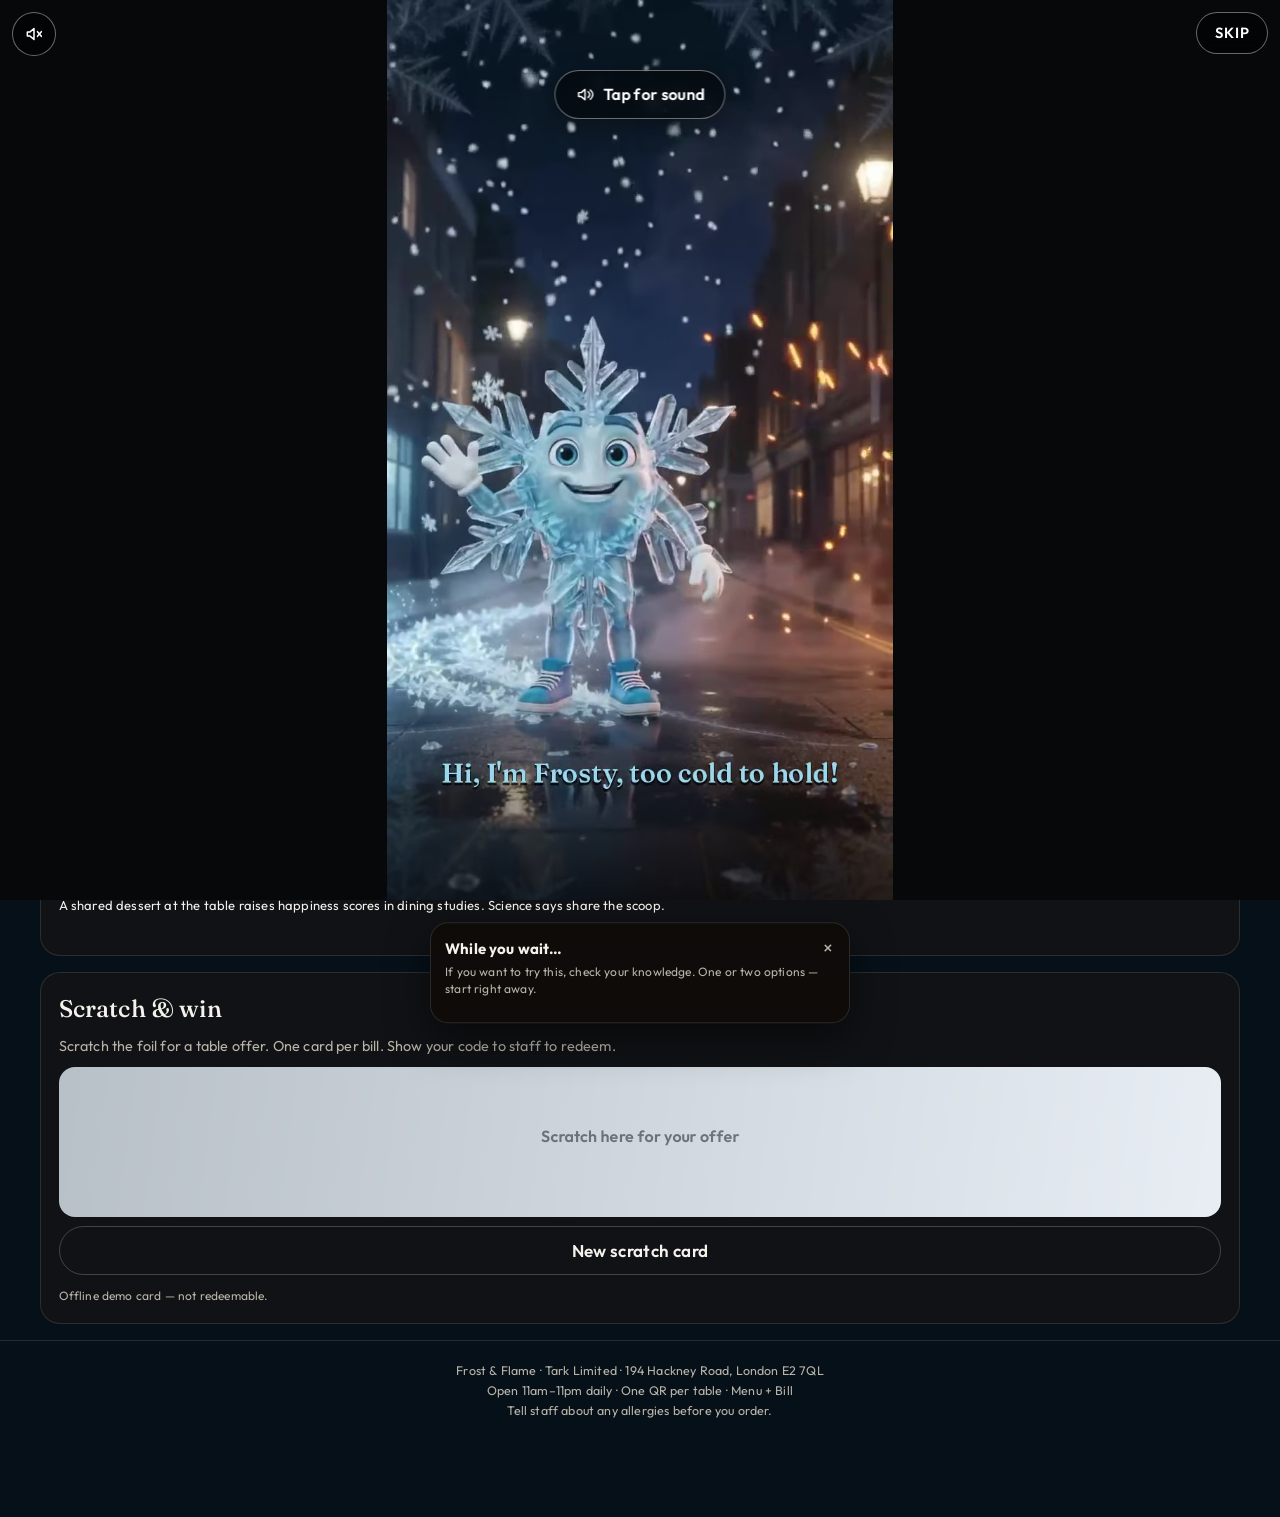
==== commit aee42690: "robots.txt (hide staff admin); lighter intro video (same look and sound)" ====
--- a/index.html
+++ b/index.html
@@ -28,7 +28,7 @@
 <body>
 <div id="ffIntro" class="ff-intro" role="dialog" aria-modal="true" aria-label="Welcome to Frost &amp; Flame">
   <video id="ffIntroVideo" playsinline webkit-playsinline preload="auto" poster="video/intro-poster.webp?v=20261115h" aria-hidden="true">
-    <source src="video/intro.mp4?v=20261115h" type="video/mp4">
+    <source src="video/intro.mp4?v=20261118a" type="video/mp4">
     <source src="video/intro.webm?v=20261115h" type="video/webm">
   </video>
   <button type="button" class="ff-intro-sound" id="ffIntroSound" aria-label="Mute sound" aria-pressed="false">
